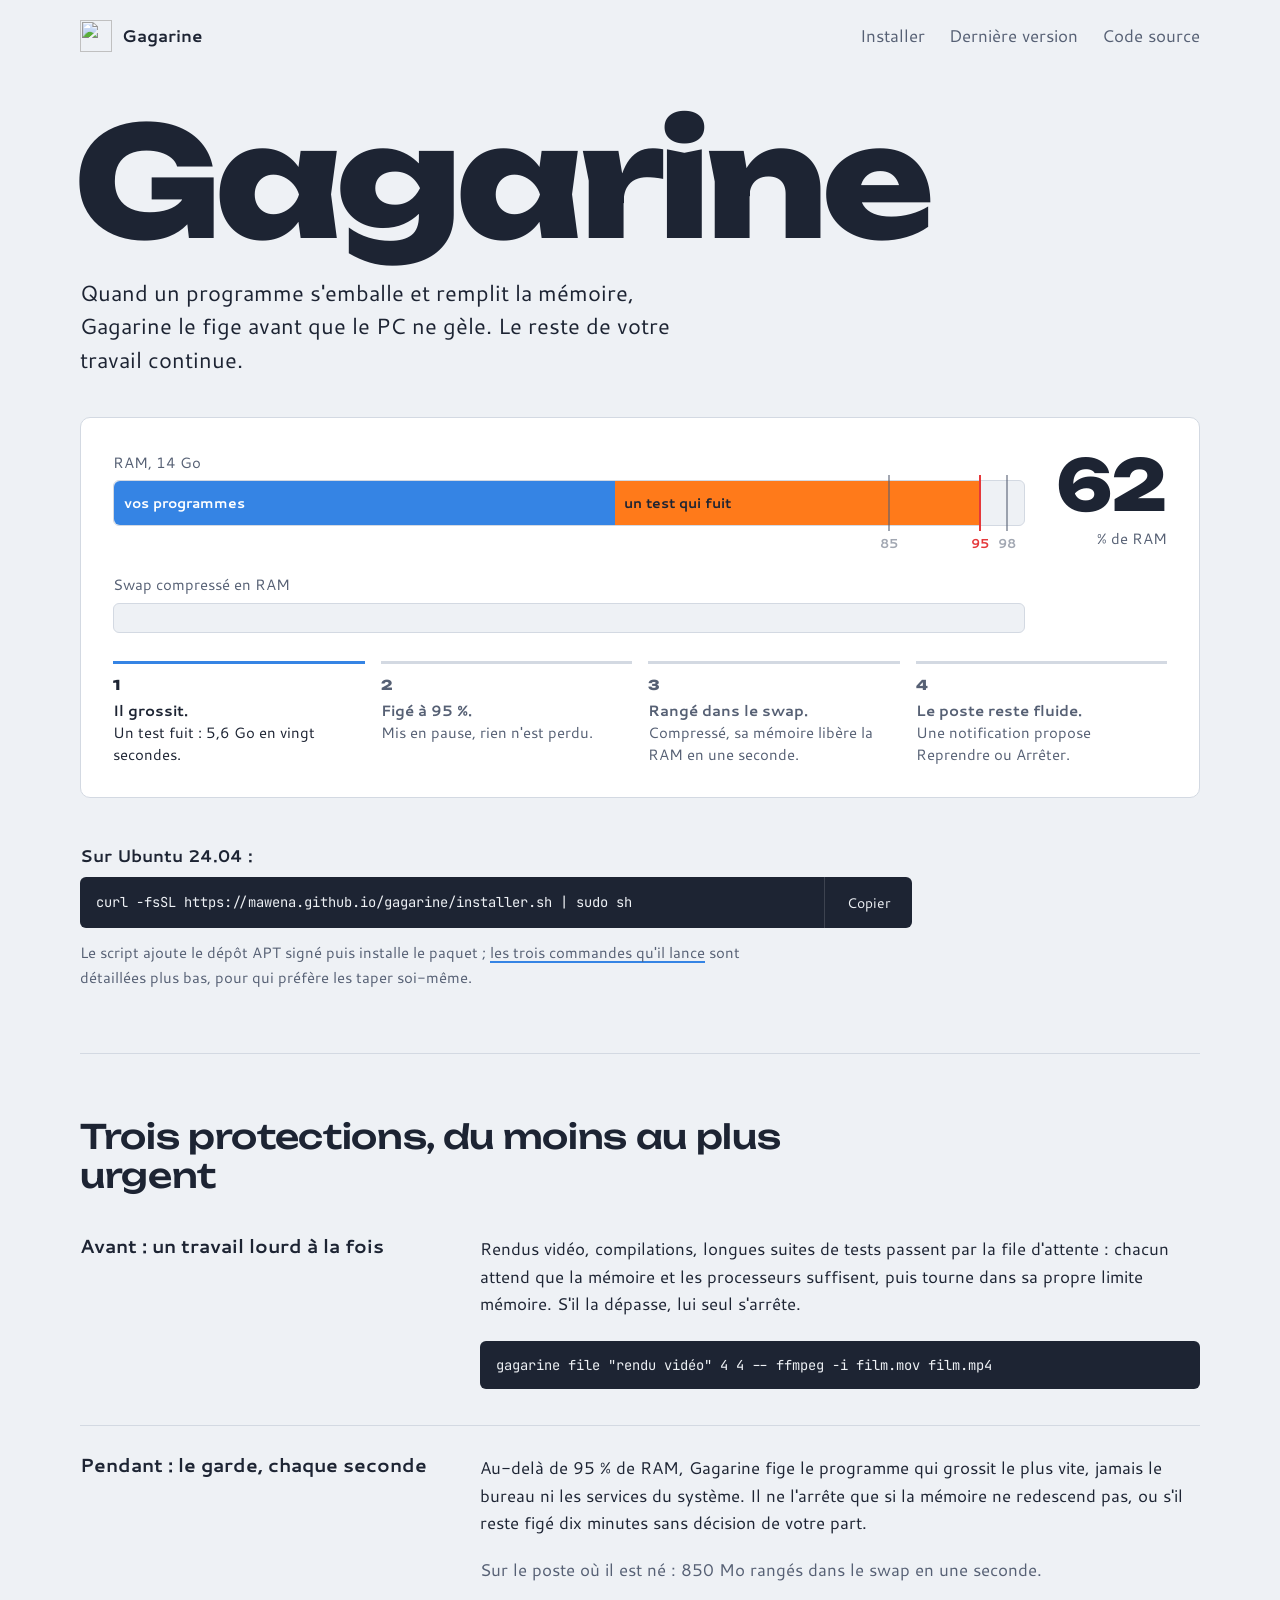
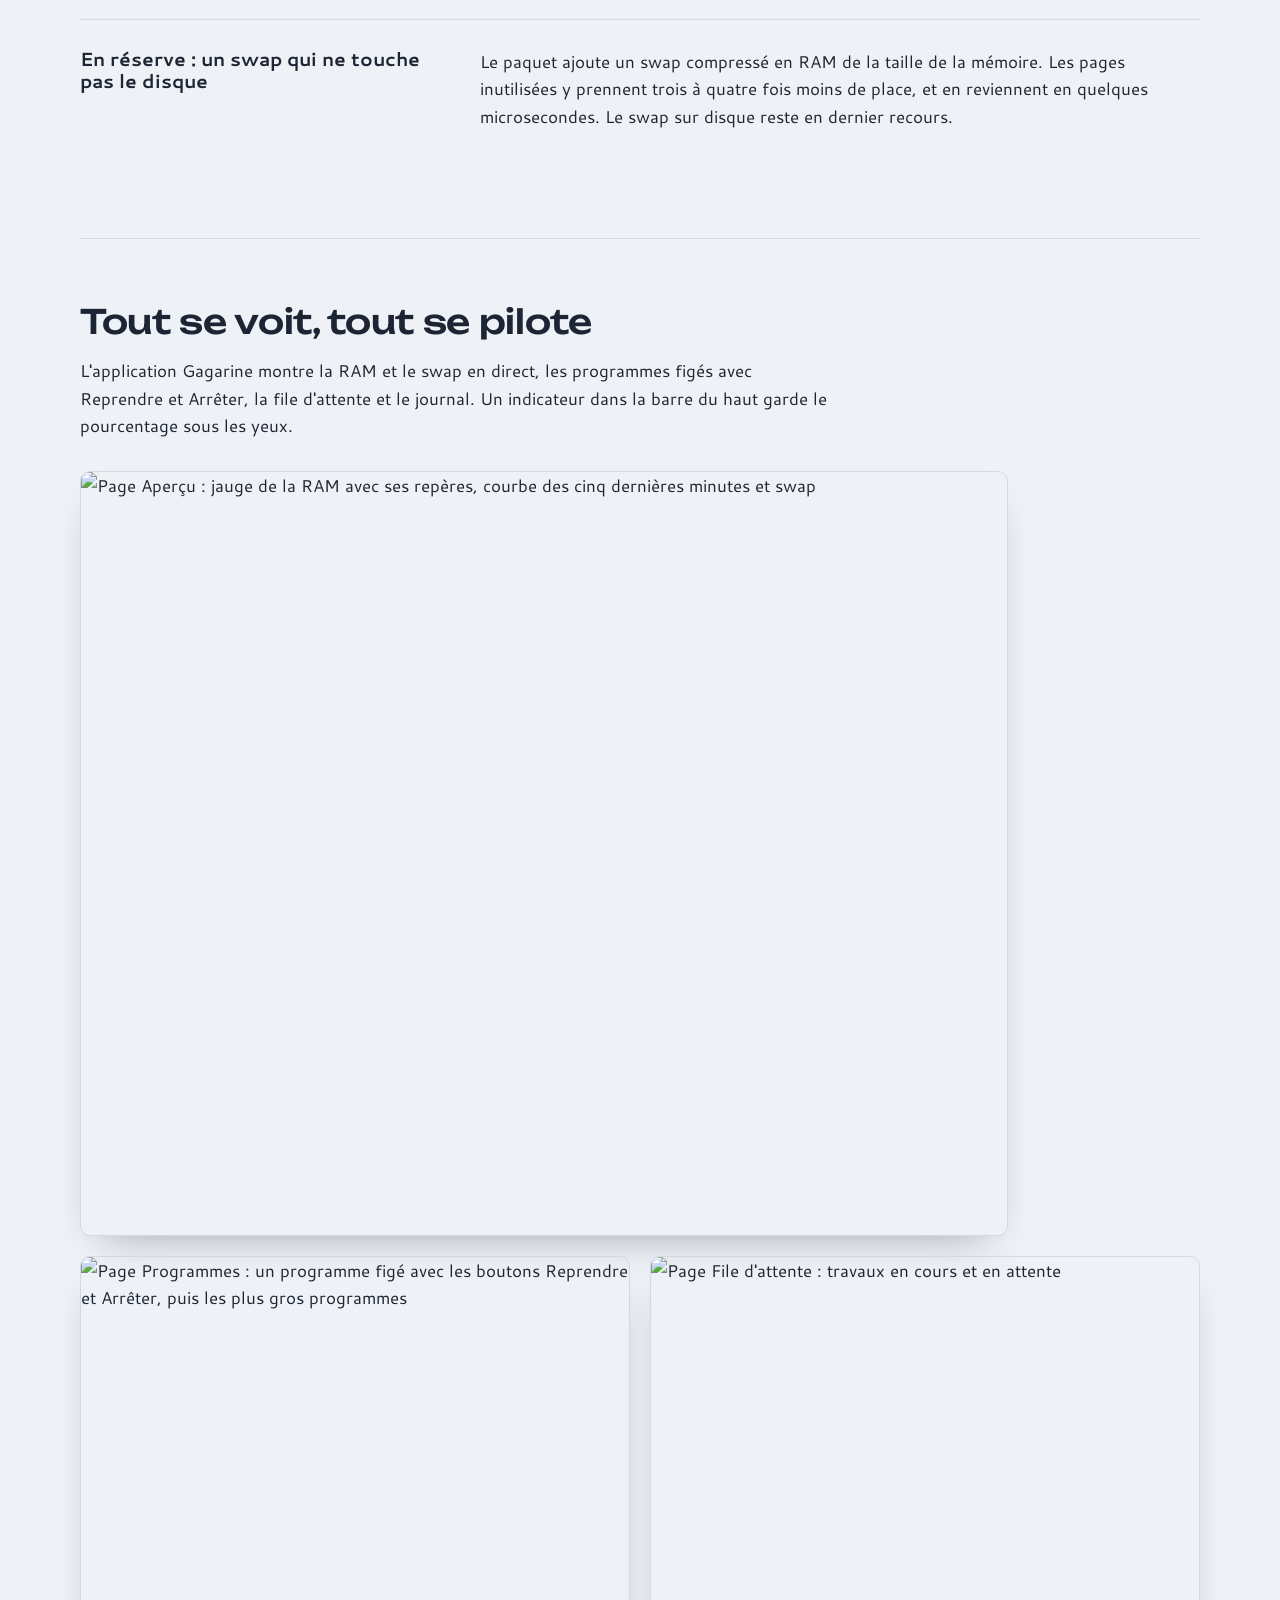
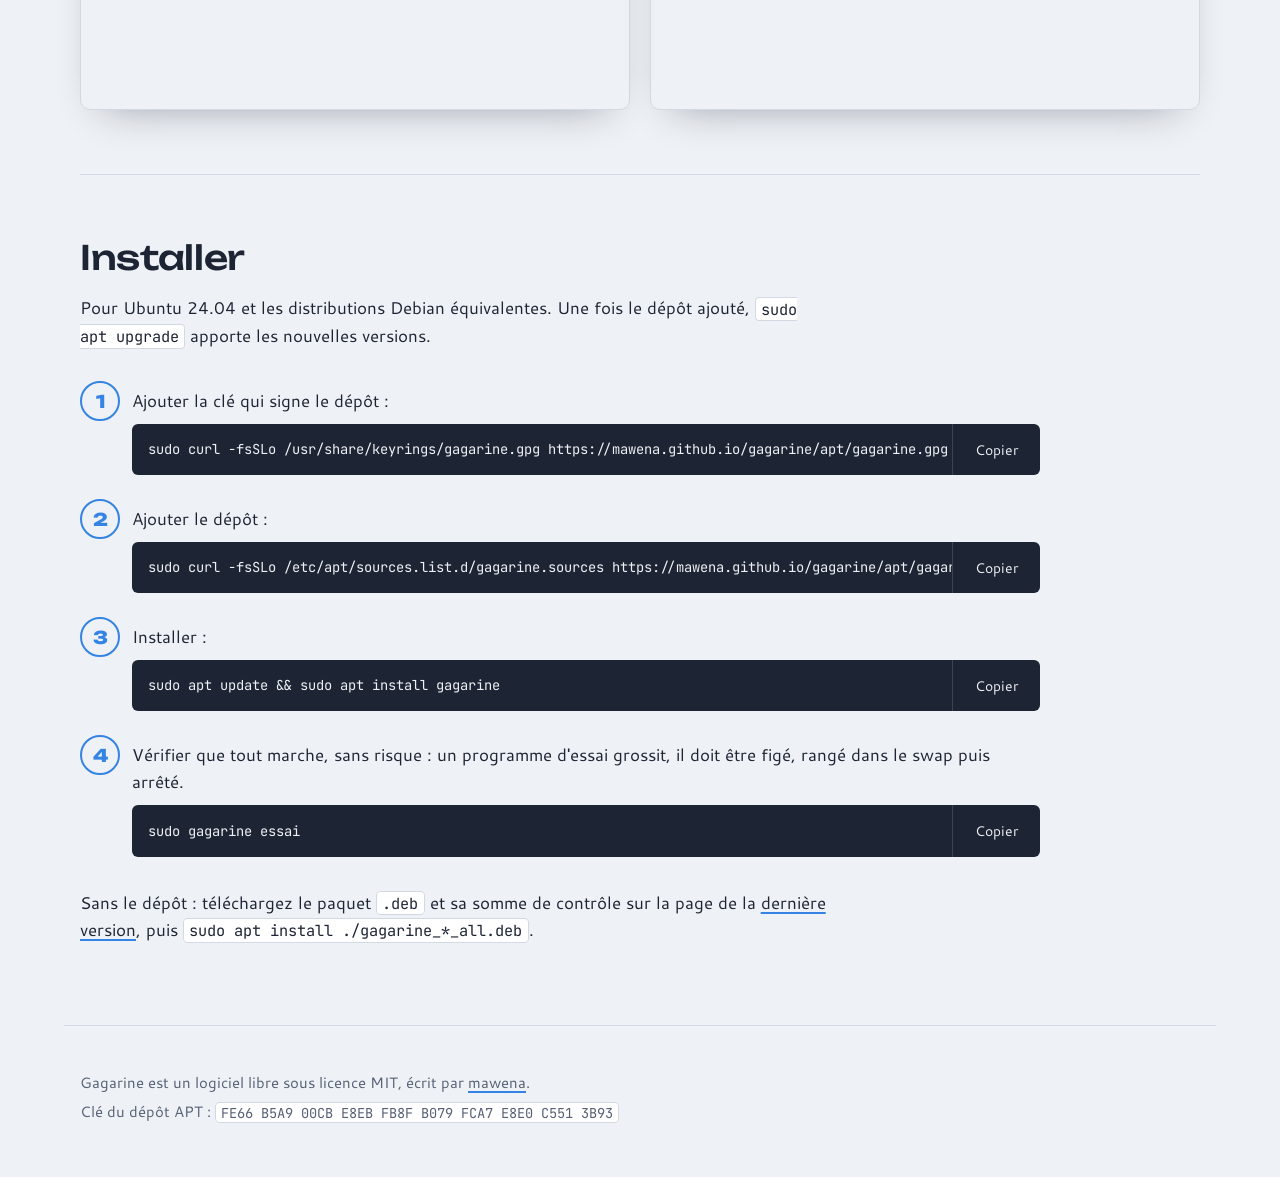
==== site/index.html @ 2b30d9b9 "feat(site): page d'accueil refaite (scène de la jauge, protections, captures, installation en trois " ====
<!doctype html>
<html lang="fr">
<head>
<meta charset="utf-8">
<meta name="viewport" content="width=device-width, initial-scale=1">
<title>Gagarine, le garde-RAM du poste Linux</title>
<meta name="description" content="Gagarine fige le programme qui remplit la mémoire avant que le PC ne gèle. File d'attente des travaux lourds, swap compressé, interface GNOME. Installation par apt sur Ubuntu.">
<meta name="theme-color" content="#eef1f5" media="(prefers-color-scheme: light)">
<meta name="theme-color" content="#141a26" media="(prefers-color-scheme: dark)">
<link rel="icon" href="icone.svg" type="image/svg+xml">
<link rel="preconnect" href="https://fonts.googleapis.com">
<link rel="preconnect" href="https://fonts.gstatic.com" crossorigin>
<link href="https://fonts.googleapis.com/css2?family=Cantarell:wght@400;700&family=JetBrains+Mono:wght@400;600&family=Unbounded:wght@500;800&display=swap" rel="stylesheet">
<link rel="stylesheet" href="style.css">
</head>
<body>

<header class="entete">
  <a class="marque" href="./"><img src="icone.svg" alt="" width="32" height="32"><span>Gagarine</span></a>
  <nav aria-label="Liens du projet">
    <a href="#installer">Installer</a>
    <a href="https://github.com/mawena/gagarine/releases/latest">Dernière version</a>
    <a href="https://github.com/mawena/gagarine">Code source</a>
  </nav>
</header>

<main>
  <section class="ouverture" aria-labelledby="titre">
    <h1 id="titre">Gagarine</h1>
    <p class="chapeau">Quand un programme s'emballe et remplit la mémoire, Gagarine le fige avant que le PC ne gèle. Le reste de votre travail continue.</p>

    <figure class="scene" aria-describedby="scene-texte">
      <div class="compteur" aria-hidden="true"><span class="compteur-valeur" id="compteur">55</span><span class="compteur-unite">% de RAM</span></div>

      <div class="piste piste-ram" aria-hidden="true">
        <div class="piste-nom">RAM, 14 Go</div>
        <div class="rail">
          <div class="seg seg-autres" style="--l: 55%"><span>vos programmes</span></div>
          <div class="seg seg-coupable" id="coupable"><span>un test qui fuit</span></div>
          <div class="seg seg-zram" id="zram-ram"></div>
          <i class="repere" style="--x: 85%"><b>85</b></i>
          <i class="repere repere-seuil" style="--x: 95%"><b>95</b></i>
          <i class="repere" style="--x: 98%"><b>98</b></i>
        </div>
      </div>

      <div class="piste piste-swap" aria-hidden="true">
        <div class="piste-nom">Swap compressé en RAM</div>
        <div class="rail rail-swap">
          <div class="seg seg-range" id="range"><span>5,6 Go rangés dans 1,6 Go</span></div>
        </div>
      </div>

      <ol class="etapes" id="etapes">
        <li data-etape="1"><strong>Il grossit.</strong> Un test fuit : 5,6 Go en vingt secondes.</li>
        <li data-etape="2"><strong>Figé à 95 %.</strong> Mis en pause, rien n'est perdu.</li>
        <li data-etape="3"><strong>Rangé dans le swap.</strong> Compressé, sa mémoire libère la RAM en une seconde.</li>
        <li data-etape="4"><strong>Le poste reste fluide.</strong> Une notification propose Reprendre ou Arrêter.</li>
      </ol>
      <figcaption id="scene-texte" class="lecteur">Illustration : la RAM monte de 55 à 95 % à cause d'un test qui fuit ; Gagarine le fige, le range dans le swap compressé, et la RAM redescend à 66 %.</figcaption>
      <button class="rejouer" id="rejouer" type="button" hidden>Rejouer</button>
    </figure>

    <div class="installation-courte">
      <p>Sur Ubuntu 24.04 :</p>
      <div class="commande">
        <pre><code id="cmd-courte">curl -fsSL https://mawena.github.io/gagarine/installer.sh | sudo sh</code></pre>
        <button type="button" class="copier" data-cible="cmd-courte">Copier</button>
      </div>
      <p class="nuance">Le script ajoute le dépôt APT signé puis installe le paquet ; <a href="#installer">les trois commandes qu'il lance</a> sont détaillées plus bas, pour qui préfère les taper soi-même.</p>
    </div>
  </section>

  <section class="protections" aria-labelledby="protections-titre">
    <h2 id="protections-titre">Trois protections, du moins au plus urgent</h2>

    <div class="protection">
      <h3>Avant : un travail lourd à la fois</h3>
      <p>Rendus vidéo, compilations, longues suites de tests passent par la file d'attente : chacun attend que la mémoire et les processeurs suffisent, puis tourne dans sa propre limite mémoire. S'il la dépasse, lui seul s'arrête.</p>
      <pre class="exemple"><code>gagarine file "rendu vidéo" 4 4 -- ffmpeg -i film.mov film.mp4</code></pre>
    </div>

    <div class="protection">
      <h3>Pendant : le garde, chaque seconde</h3>
      <p>Au-delà de 95 % de RAM, Gagarine fige le programme qui grossit le plus vite, jamais le bureau ni les services du système. Il ne l'arrête que si la mémoire ne redescend pas, ou s'il reste figé dix minutes sans décision de votre part.</p>
      <p class="fait">Sur le poste où il est né : 850 Mo rangés dans le swap en une seconde.</p>
    </div>

    <div class="protection">
      <h3>En réserve : un swap qui ne touche pas le disque</h3>
      <p>Le paquet ajoute un swap compressé en RAM de la taille de la mémoire. Les pages inutilisées y prennent trois à quatre fois moins de place, et en reviennent en quelques microsecondes. Le swap sur disque reste en dernier recours.</p>
    </div>
  </section>

  <section class="ecrans" aria-labelledby="ecrans-titre">
    <h2 id="ecrans-titre">Tout se voit, tout se pilote</h2>
    <p>L'application Gagarine montre la RAM et le swap en direct, les programmes figés avec Reprendre et Arrêter, la file d'attente et le journal. Un indicateur dans la barre du haut garde le pourcentage sous les yeux.</p>
    <div class="galerie">
      <figure class="capture capture-grande">
        <img src="captures/apercu.png" alt="Page Aperçu : jauge de la RAM avec ses repères, courbe des cinq dernières minutes et swap" width="910" height="750" loading="lazy">
      </figure>
      <figure class="capture">
        <img src="captures/programmes.png" alt="Page Programmes : un programme figé avec les boutons Reprendre et Arrêter, puis les plus gros programmes" width="910" height="750" loading="lazy">
      </figure>
      <figure class="capture">
        <img src="captures/file.png" alt="Page File d'attente : travaux en cours et en attente" width="910" height="750" loading="lazy">
      </figure>
    </div>
  </section>

  <section class="installer" id="installer" aria-labelledby="installer-titre">
    <h2 id="installer-titre">Installer</h2>
    <p>Pour Ubuntu 24.04 et les distributions Debian équivalentes. Une fois le dépôt ajouté, <code>sudo apt upgrade</code> apporte les nouvelles versions.</p>
    <ol class="pas">
      <li>
        <p>Ajouter la clé qui signe le dépôt :</p>
        <div class="commande"><pre><code id="cmd-cle">sudo curl -fsSLo /usr/share/keyrings/gagarine.gpg https://mawena.github.io/gagarine/apt/gagarine.gpg</code></pre><button type="button" class="copier" data-cible="cmd-cle">Copier</button></div>
      </li>
      <li>
        <p>Ajouter le dépôt :</p>
        <div class="commande"><pre><code id="cmd-source">sudo curl -fsSLo /etc/apt/sources.list.d/gagarine.sources https://mawena.github.io/gagarine/apt/gagarine.sources</code></pre><button type="button" class="copier" data-cible="cmd-source">Copier</button></div>
      </li>
      <li>
        <p>Installer :</p>
        <div class="commande"><pre><code id="cmd-installer">sudo apt update && sudo apt install gagarine</code></pre><button type="button" class="copier" data-cible="cmd-installer">Copier</button></div>
      </li>
      <li>
        <p>Vérifier que tout marche, sans risque : un programme d'essai grossit, il doit être figé, rangé dans le swap puis arrêté.</p>
        <div class="commande"><pre><code id="cmd-essai">sudo gagarine essai</code></pre><button type="button" class="copier" data-cible="cmd-essai">Copier</button></div>
      </li>
    </ol>
    <p>Sans le dépôt : téléchargez le paquet <code>.deb</code> et sa somme de contrôle sur la page de la <a href="https://github.com/mawena/gagarine/releases/latest">dernière version</a>, puis <code>sudo apt install ./gagarine_*_all.deb</code>.</p>
  </section>
</main>

<footer class="pied">
  <p>Gagarine est un logiciel libre sous licence MIT, écrit par <a href="https://github.com/mawena">mawena</a>.</p>
  <p>Clé du dépôt APT : <code>FE66 B5A9 00CB E8EB FB8F B079 FCA7 E8E0 C551 3B93</code></p>
</footer>

<script src="gagarine.js" defer></script>
</body>
</html>
---- site/style.css ----
/* Gagarine : page d'accueil. Couleurs reprises de l'icône (fusée, flamme) et de GNOME (bleu Adwaita). */
:root {
  --fond: #eef1f5;          /* aluminium, comme le métal de la fusée */
  --surface: #ffffff;
  --encre: #1d2433;
  --discret: #566074;
  --trait: #d3d9e2;
  --ram: #3584e4;           /* bleu de la jauge de l'application */
  --flamme: #ff7a1a;        /* le programme qui s'emballe */
  --givre: #9fd0f2;         /* figé */
  --givre-fonce: #5fa8dc;
  --seuil: #e5383b;         /* rouge de l'icône */
  --code-fond: #1d2433;
  --code-encre: #eef1f5;
  --rayon: 6px;
  --large: 72rem;
  --texte: 68ch;
  color-scheme: light dark;
}

@media (prefers-color-scheme: dark) {
  :root {
    --fond: #141a26;
    --surface: #1c2433;
    --encre: #e6eaf1;
    --discret: #9aa4b6;
    --trait: #2e3850;
    --givre: #8cc4ec;
    --givre-fonce: #4f97cc;
    --code-fond: #0f141d;
    --code-encre: #e6eaf1;
  }
}

*, *::before, *::after { box-sizing: border-box; }

html { -webkit-text-size-adjust: 100%; scroll-behavior: smooth; }
@media (prefers-reduced-motion: reduce) { html { scroll-behavior: auto; } }

body {
  margin: 0;
  background: var(--fond);
  color: var(--encre);
  font-family: Cantarell, "Noto Sans", "DejaVu Sans", system-ui, sans-serif;
  font-size: 1.0625rem;
  line-height: 1.6;
}

a { color: inherit; text-decoration-color: var(--ram); text-decoration-thickness: 2px; text-underline-offset: 3px; }
a:hover { color: var(--ram); }
:focus-visible { outline: 3px solid var(--ram); outline-offset: 3px; border-radius: 2px; }

code, pre { font-family: "JetBrains Mono", "DejaVu Sans Mono", ui-monospace, monospace; font-size: 0.9em; }
p code, li > p code { background: var(--surface); border: 1px solid var(--trait); border-radius: 4px; padding: 0.05em 0.35em; }

h1, h2, h3 { font-family: Unbounded, Cantarell, sans-serif; line-height: 1.15; margin: 0; }
h2 { font-weight: 500; font-size: clamp(1.5rem, 3.2vw, 2.1rem); letter-spacing: -0.01em; max-width: 24ch; }
h3 { font-family: Cantarell, sans-serif; font-weight: 700; font-size: 1.2rem; }

.lecteur { position: absolute; width: 1px; height: 1px; overflow: hidden; clip: rect(0 0 0 0); white-space: nowrap; }

/* ---- En-tête ---------------------------------------------------------------------------------------------------- */
.entete {
  max-width: var(--large); margin: 0 auto; padding: 1.25rem 1rem;
  display: flex; flex-wrap: wrap; gap: 0.75rem 2rem; align-items: center; justify-content: space-between;
}
.marque { display: inline-flex; align-items: center; gap: 0.6rem; text-decoration: none; font-weight: 700; }
.entete nav { display: flex; flex-wrap: wrap; gap: 0.25rem 1.5rem; }
.entete nav a { text-decoration: none; color: var(--discret); }
.entete nav a:hover { color: var(--encre); text-decoration: underline; text-decoration-color: var(--ram); }

main { max-width: var(--large); margin: 0 auto; padding: 0 1rem; }

/* ---- Ouverture : le nom, puis la scène de la jauge --------------------------------------------------------------- */
.ouverture { padding: 2.5rem 0 4rem; }
h1 {
  font-weight: 800;
  font-size: clamp(3.4rem, 13vw, 9.5rem);
  letter-spacing: -0.035em;
  line-height: 0.92;
  margin-left: -0.04em;
}
.chapeau { font-size: clamp(1.15rem, 2.2vw, 1.4rem); line-height: 1.5; max-width: 46ch; margin: 1.5rem 0 2.5rem; }

.scene {
  margin: 0;
  background: var(--surface);
  border: 1px solid var(--trait);
  border-radius: 10px;
  padding: clamp(1rem, 3vw, 2rem);
  display: grid;
  grid-template-columns: 1fr auto;
  grid-template-areas: "ram compteur" "swap compteur" "etapes etapes";
  gap: 1.25rem 2rem;
  position: relative;
}
.piste-ram { grid-area: ram; }
.piste-swap { grid-area: swap; }
.etapes { grid-area: etapes; }
.compteur { grid-area: compteur; align-self: start; text-align: right; font-family: Unbounded, sans-serif; }
.compteur-valeur { display: block; font-size: clamp(2.6rem, 7vw, 4.4rem); font-weight: 800; line-height: 1; font-variant-numeric: tabular-nums; }
.compteur-unite { display: block; color: var(--discret); font-family: Cantarell, sans-serif; font-size: 0.95rem; margin-top: 0.35rem; }
.scene.alerte .compteur-valeur { color: var(--seuil); }

.piste-nom { font-size: 0.95rem; color: var(--discret); margin-bottom: 0.4rem; }
.rail {
  position: relative; height: 46px;
  background: var(--fond); border: 1px solid var(--trait); border-radius: var(--rayon);
  margin-bottom: 1.6rem;             /* place pour les chiffres des repères */
}
.rail-swap { height: 30px; margin-bottom: 0; }

.seg {
  position: absolute; top: 0; bottom: 0; left: var(--d, 0%); width: var(--l, 0%);
  display: flex; align-items: center; overflow: hidden; white-space: nowrap;
  font-size: 0.85rem; font-weight: 700;
}
.seg span { padding: 0 0.6rem; }
.seg-autres { --d: 0%; background: var(--ram); color: #fff; border-radius: var(--rayon) 0 0 var(--rayon); }
.seg-coupable {
  --d: 55%; background: var(--flamme); color: #1d2433;
  transition: width 2.8s cubic-bezier(.55, 0, .9, .45), background-color .25s;
}
.seg-coupable.fige {
  background: repeating-linear-gradient(-45deg, var(--givre) 0 8px, #d8eefb 8px 16px);
  transition: width .9s ease-in-out, background-color .25s;
}
.seg-zram { --d: 55%; background: var(--givre-fonce); transition: width .9s ease-in-out; }
.seg-range {
  --d: 0%; background: repeating-linear-gradient(-45deg, var(--givre) 0 8px, #d8eefb 8px 16px); color: #1d2433;
  border-radius: var(--rayon) 0 0 var(--rayon); transition: width .9s ease-in-out;
}

.repere {
  position: absolute; top: -6px; bottom: -6px; left: var(--x); width: 2px; background: var(--discret); opacity: .55;
  font-style: normal;
}
.repere b {
  position: absolute; top: calc(100% + 2px); left: 50%; transform: translateX(-50%);
  font-size: 0.8rem; font-weight: 700; color: var(--discret); font-variant-numeric: tabular-nums;
}
.repere-seuil { background: var(--seuil); opacity: 1; }
.repere-seuil b { color: var(--seuil); }

.etapes {
  list-style: none; margin: 0.5rem 0 0; padding: 0;
  display: grid; grid-template-columns: repeat(4, minmax(0, 1fr)); gap: 1rem;
  counter-reset: etape;
}
.etapes li {
  counter-increment: etape;
  border-top: 3px solid var(--trait);
  padding-top: 0.7rem;
  color: var(--discret);
  font-size: 0.95rem;
  line-height: 1.45;
  transition: color .3s, border-color .3s;
}
.etapes li::before {
  content: counter(etape);
  font-family: Unbounded, sans-serif; font-weight: 800; font-size: 0.85rem;
  display: block; margin-bottom: 0.25rem;
}
.etapes strong { display: block; color: inherit; }
.etapes li.fait { color: var(--encre); border-color: var(--givre-fonce); }
.etapes li.actif { color: var(--encre); border-color: var(--ram); }
.etapes li[data-etape="2"].actif { border-color: var(--seuil); }

.rejouer {
  position: absolute; right: clamp(1rem, 3vw, 2rem); bottom: -1.1rem;
  font: inherit; font-size: 0.9rem; cursor: pointer;
  background: var(--surface); color: var(--encre); border: 1px solid var(--trait); border-radius: 999px;
  padding: 0.35rem 1rem;
}
.rejouer:hover { border-color: var(--ram); }

/* ---- Commandes ---------------------------------------------------------------------------------------------------- */
.installation-courte { margin-top: 2.75rem; max-width: 52rem; }
.installation-courte > p:first-child { margin: 0 0 0.5rem; font-weight: 700; }
.nuance { color: var(--discret); max-width: var(--texte); margin: 0.75rem 0 0; font-size: 0.95rem; }

.commande {
  display: flex; align-items: stretch;
  background: var(--code-fond); color: var(--code-encre);
  border-radius: var(--rayon); overflow: hidden;
}
.commande pre { margin: 0; padding: 0.85rem 1rem; overflow-x: auto; flex: 1; min-width: 0; }
.commande pre code { white-space: pre; }
.copier {
  flex: none; font: inherit; font-size: 0.85rem; cursor: pointer;
  background: transparent; color: var(--code-encre);
  border: 0; border-left: 1px solid rgba(255, 255, 255, .14);
  padding: 0 1rem; min-width: 5.5rem;
}
.copier:hover { background: rgba(255, 255, 255, .08); }
.copier.copie { color: var(--givre); }

/* ---- Protections -------------------------------------------------------------------------------------------------- */
section + section { border-top: 1px solid var(--trait); }
.protections, .ecrans, .installer { padding: 4rem 0; }

.protections h2 { margin-bottom: 2.5rem; }
.protection {
  display: grid; grid-template-columns: minmax(12rem, 22rem) minmax(0, 1fr);
  gap: 0.5rem 3rem; padding: 1.75rem 0; border-top: 1px solid var(--trait);
}
.protection:first-of-type { border-top: 0; padding-top: 0; }
.protection h3 { grid-row: span 3; }
.protection p { margin: 0; max-width: var(--texte); }
.protection .fait { color: var(--discret); margin-top: 0.75rem; }
.exemple {
  margin: 1rem 0 0; padding: 0.75rem 1rem; overflow-x: auto;
  background: var(--code-fond); color: var(--code-encre); border-radius: var(--rayon);
}

/* ---- Écrans -------------------------------------------------------------------------------------------------------- */
.ecrans > p { max-width: var(--texte); margin: 1rem 0 2rem; }
.galerie { display: grid; grid-template-columns: 1fr 1fr; gap: 1.25rem; }
.capture { margin: 0; }
.capture img {
  display: block; width: 100%; height: auto;
  border-radius: 10px; border: 1px solid var(--trait);
  box-shadow: 0 18px 40px -24px rgba(20, 30, 50, .45);
}
.capture-grande { grid-column: 1 / -1; max-width: 58rem; }

/* ---- Installer ----------------------------------------------------------------------------------------------------- */
.installer > p { max-width: var(--texte); }
.pas { margin: 2rem 0; padding: 0; list-style: none; counter-reset: pas; max-width: 60rem; }
.pas li { counter-increment: pas; display: grid; grid-template-columns: 2.5rem minmax(0, 1fr); column-gap: 0.75rem; margin-bottom: 1.5rem; }
.pas li::before {
  content: counter(pas);
  grid-row: span 2;
  font-family: Unbounded, sans-serif; font-weight: 800; font-size: 1.1rem;
  width: 2.5rem; height: 2.5rem; border-radius: 50%;
  display: grid; place-items: center;
  border: 2px solid var(--ram); color: var(--ram);
}
.pas p { margin: 0.35rem 0 0.6rem; }

/* ---- Pied ---------------------------------------------------------------------------------------------------------- */
.pied {
  max-width: var(--large); margin: 0 auto; padding: 2.5rem 1rem 3rem;
  border-top: 1px solid var(--trait); color: var(--discret); font-size: 0.95rem;
}
.pied p { margin: 0.3rem 0; }
.pied code { overflow-wrap: anywhere; }

/* ---- Petits écrans ------------------------------------------------------------------------------------------------ */
@media (max-width: 760px) {
  .scene { grid-template-columns: 1fr; grid-template-areas: "compteur" "ram" "swap" "etapes"; }
  .compteur { text-align: left; display: flex; align-items: baseline; gap: 0.6rem; }
  .compteur-unite { margin: 0; }
  .etapes { grid-template-columns: 1fr 1fr; }
  .seg span { display: none; }
  .protection { grid-template-columns: 1fr; }
  .protection h3 { grid-row: auto; }
  .galerie { grid-template-columns: 1fr; }
  .copier { min-width: 4.5rem; padding: 0 0.75rem; }
}
@media (max-width: 420px) {
  .etapes { grid-template-columns: 1fr; }
}
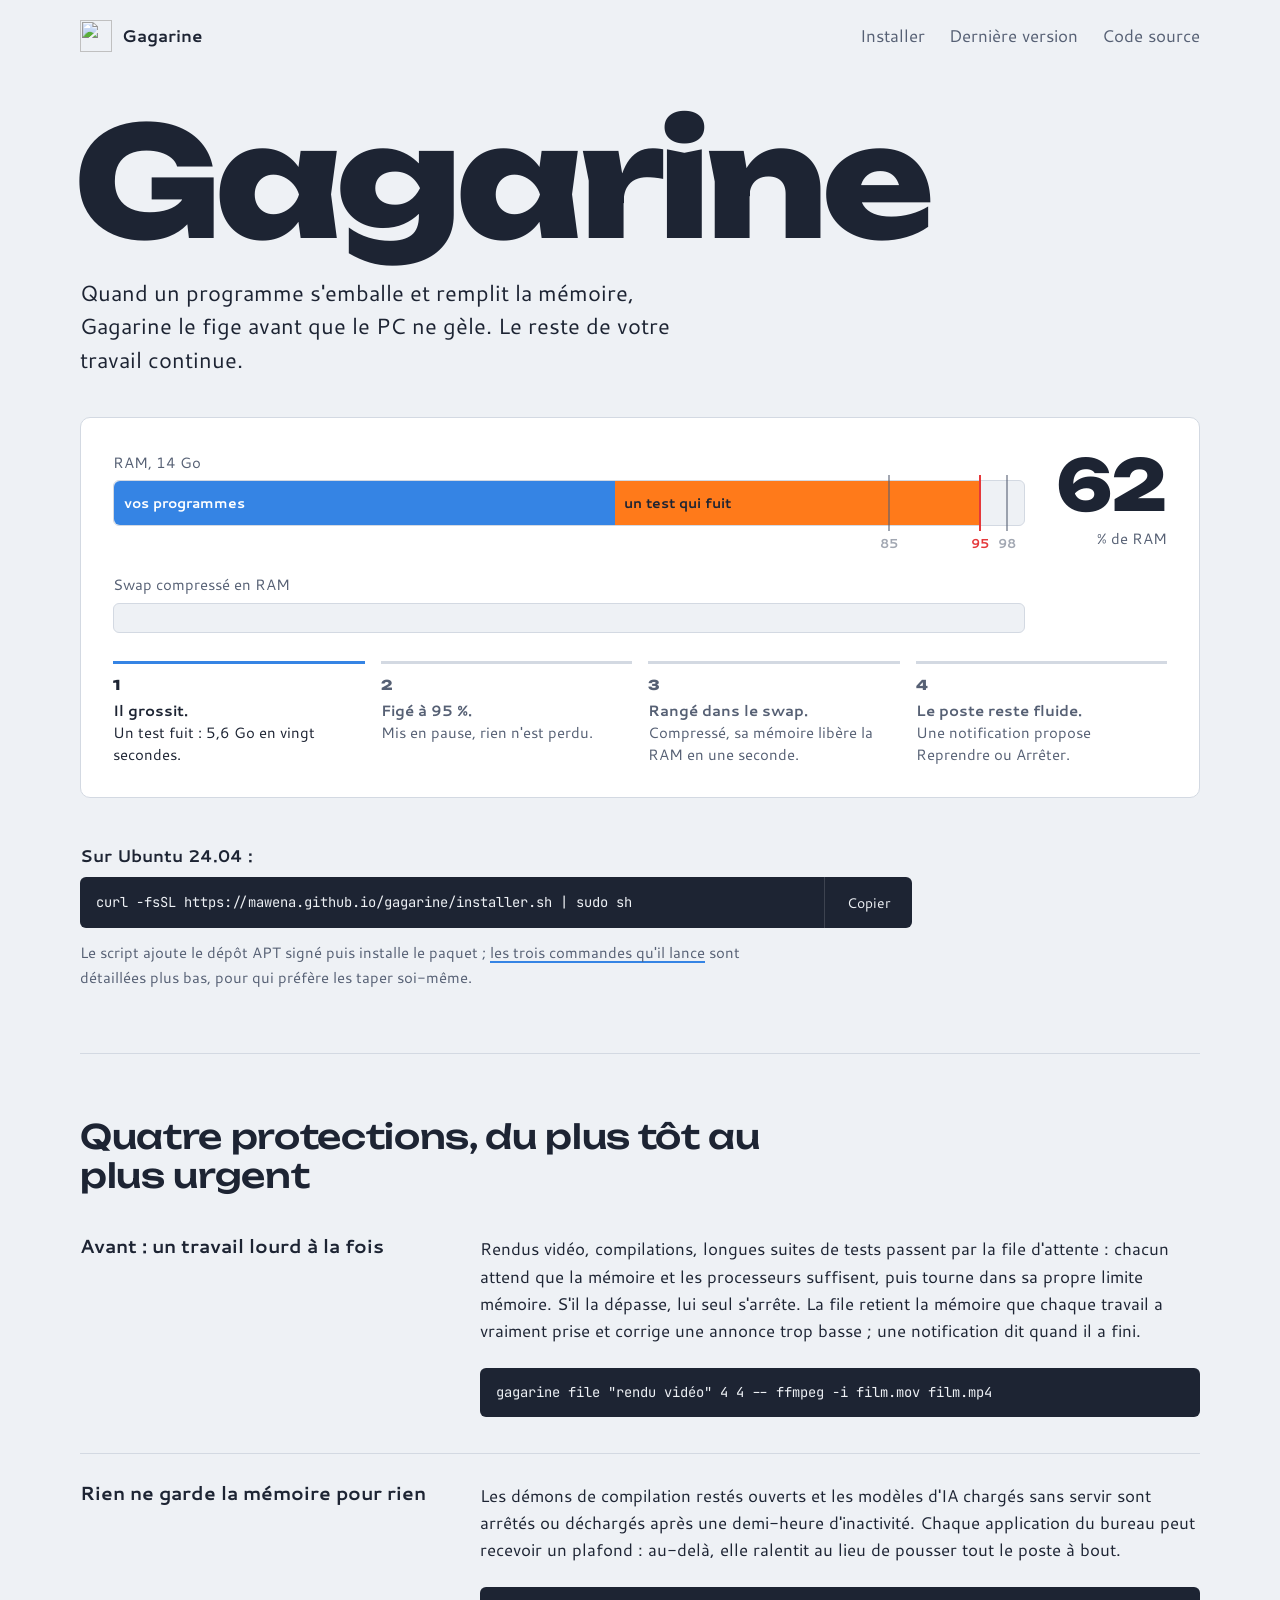
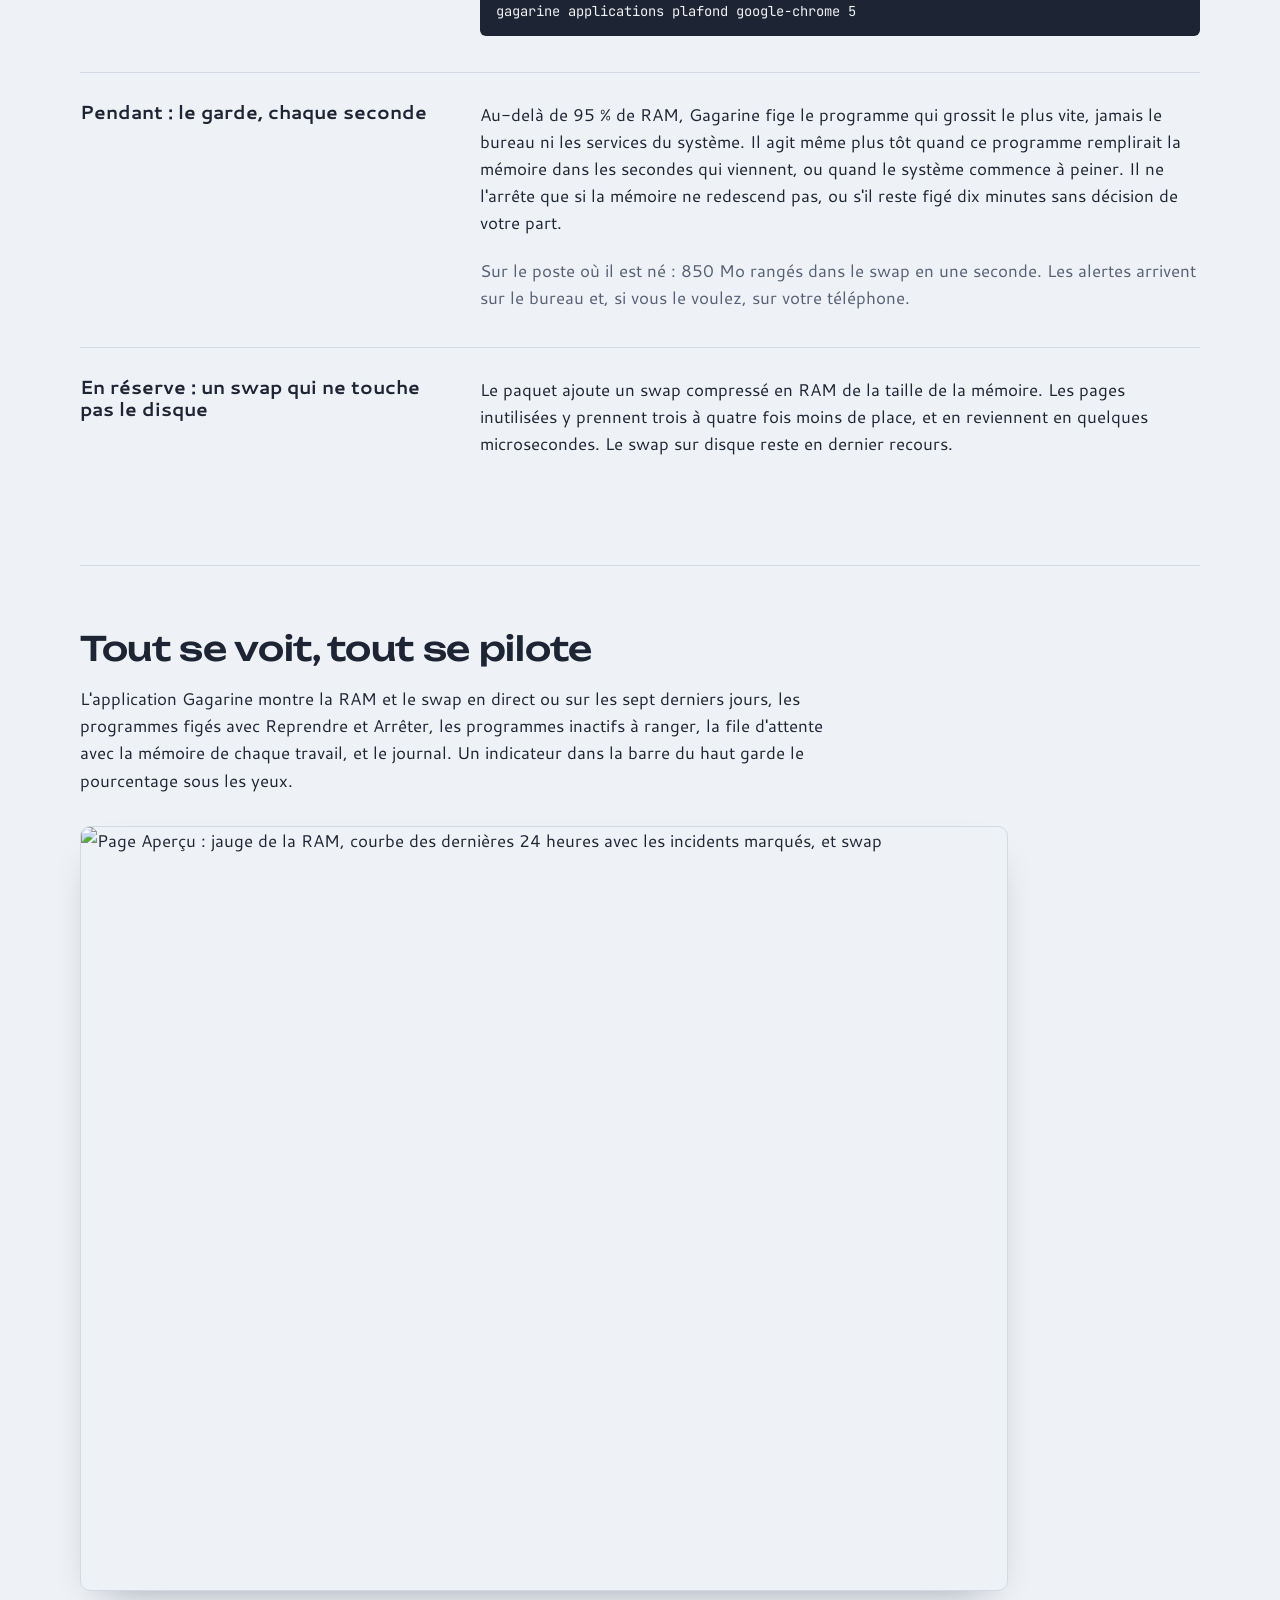
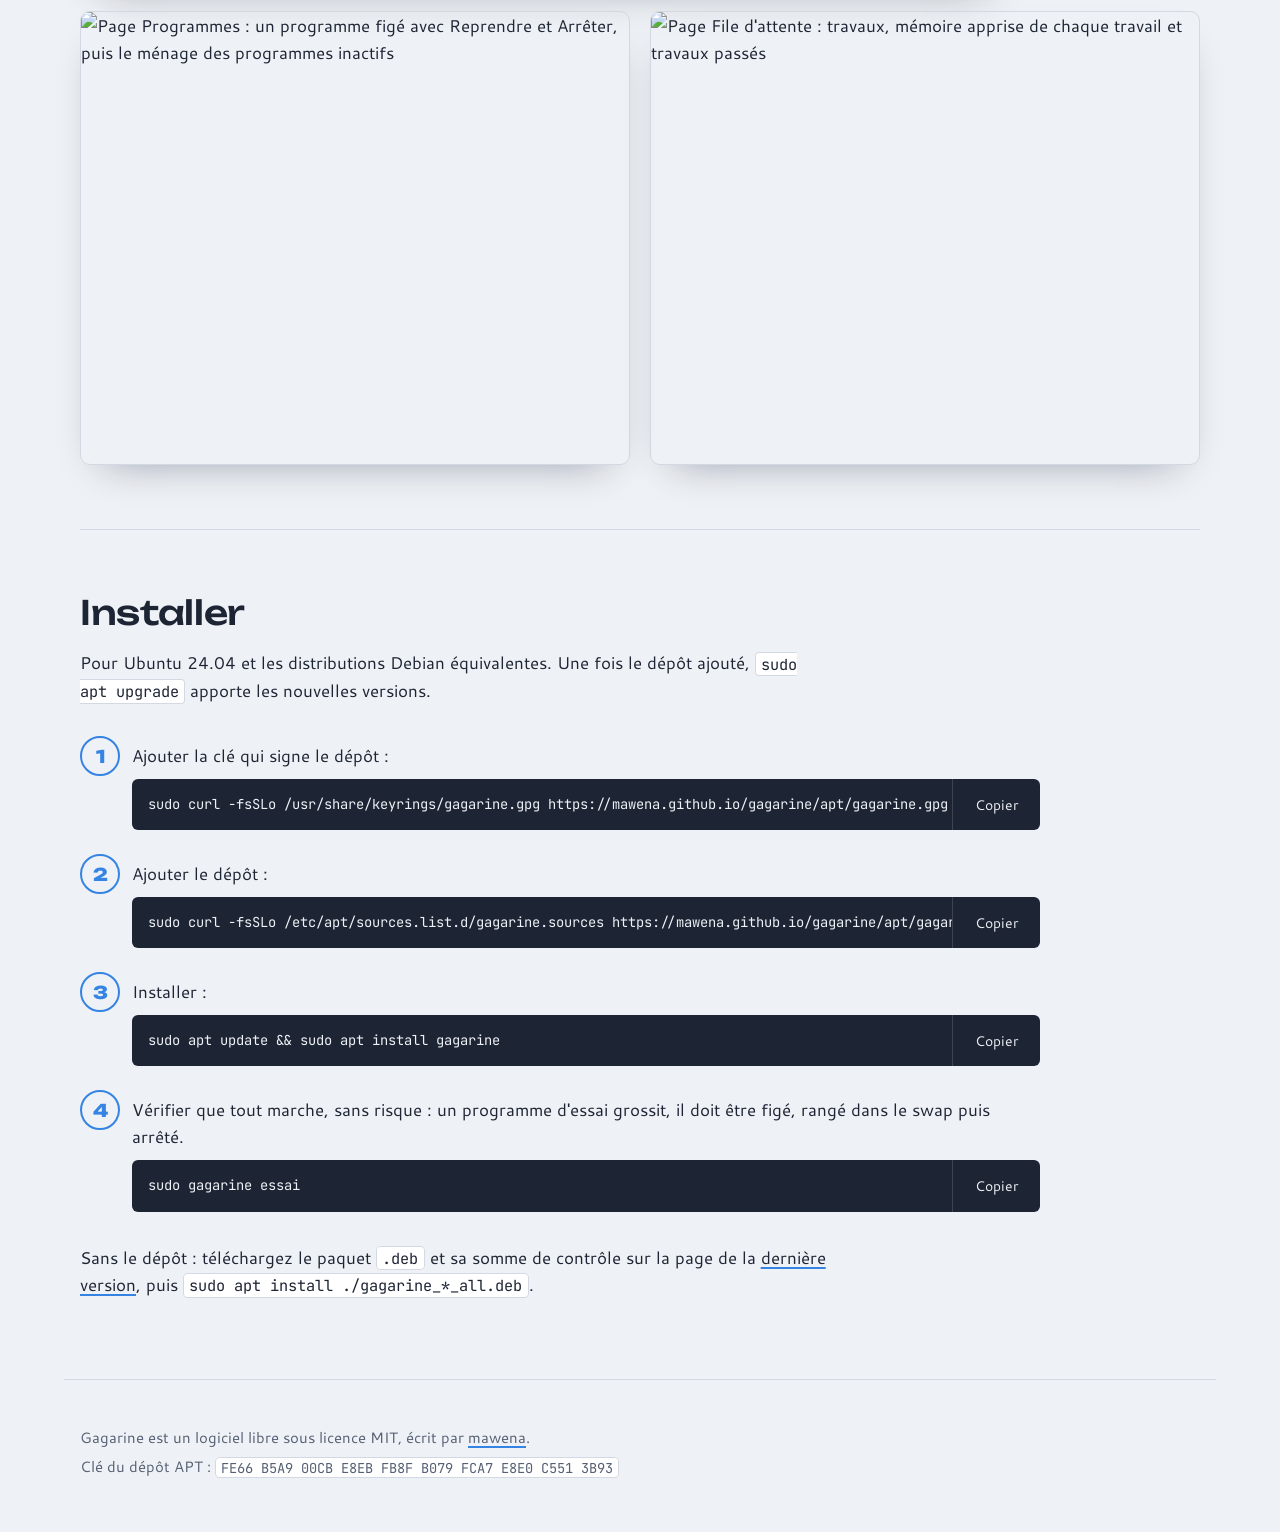
==== commit 5d80d35b: "Merge branch 'feature/documentation-1.2.0' into develop" ====
--- a/site/index.html
+++ b/site/index.html
@@ -72,18 +72,24 @@
   </section>
 
   <section class="protections" aria-labelledby="protections-titre">
-    <h2 id="protections-titre">Trois protections, du moins au plus urgent</h2>
+    <h2 id="protections-titre">Quatre protections, du plus tôt au plus urgent</h2>
 
     <div class="protection">
       <h3>Avant : un travail lourd à la fois</h3>
-      <p>Rendus vidéo, compilations, longues suites de tests passent par la file d'attente : chacun attend que la mémoire et les processeurs suffisent, puis tourne dans sa propre limite mémoire. S'il la dépasse, lui seul s'arrête.</p>
+      <p>Rendus vidéo, compilations, longues suites de tests passent par la file d'attente : chacun attend que la mémoire et les processeurs suffisent, puis tourne dans sa propre limite mémoire. S'il la dépasse, lui seul s'arrête. La file retient la mémoire que chaque travail a vraiment prise et corrige une annonce trop basse ; une notification dit quand il a fini.</p>
       <pre class="exemple"><code>gagarine file "rendu vidéo" 4 4 -- ffmpeg -i film.mov film.mp4</code></pre>
     </div>
 
     <div class="protection">
+      <h3>Rien ne garde la mémoire pour rien</h3>
+      <p>Les démons de compilation restés ouverts et les modèles d'IA chargés sans servir sont arrêtés ou déchargés après une demi-heure d'inactivité. Chaque application du bureau peut recevoir un plafond : au-delà, elle ralentit au lieu de pousser tout le poste à bout.</p>
+      <pre class="exemple"><code>gagarine applications plafond google-chrome 5</code></pre>
+    </div>
+
+    <div class="protection">
       <h3>Pendant : le garde, chaque seconde</h3>
-      <p>Au-delà de 95 % de RAM, Gagarine fige le programme qui grossit le plus vite, jamais le bureau ni les services du système. Il ne l'arrête que si la mémoire ne redescend pas, ou s'il reste figé dix minutes sans décision de votre part.</p>
-      <p class="fait">Sur le poste où il est né : 850 Mo rangés dans le swap en une seconde.</p>
+      <p>Au-delà de 95 % de RAM, Gagarine fige le programme qui grossit le plus vite, jamais le bureau ni les services du système. Il agit même plus tôt quand ce programme remplirait la mémoire dans les secondes qui viennent, ou quand le système commence à peiner. Il ne l'arrête que si la mémoire ne redescend pas, ou s'il reste figé dix minutes sans décision de votre part.</p>
+      <p class="fait">Sur le poste où il est né : 850 Mo rangés dans le swap en une seconde. Les alertes arrivent sur le bureau et, si vous le voulez, sur votre téléphone.</p>
     </div>
 
     <div class="protection">
@@ -94,16 +100,16 @@
 
   <section class="ecrans" aria-labelledby="ecrans-titre">
     <h2 id="ecrans-titre">Tout se voit, tout se pilote</h2>
-    <p>L'application Gagarine montre la RAM et le swap en direct, les programmes figés avec Reprendre et Arrêter, la file d'attente et le journal. Un indicateur dans la barre du haut garde le pourcentage sous les yeux.</p>
+    <p>L'application Gagarine montre la RAM et le swap en direct ou sur les sept derniers jours, les programmes figés avec Reprendre et Arrêter, les programmes inactifs à ranger, la file d'attente avec la mémoire de chaque travail, et le journal. Un indicateur dans la barre du haut garde le pourcentage sous les yeux.</p>
     <div class="galerie">
       <figure class="capture capture-grande">
-        <img src="captures/apercu.png" alt="Page Aperçu : jauge de la RAM avec ses repères, courbe des cinq dernières minutes et swap" width="910" height="750" loading="lazy">
+        <img src="captures/apercu-24h.png" alt="Page Aperçu : jauge de la RAM, courbe des dernières 24 heures avec les incidents marqués, et swap" width="910" height="750" loading="lazy">
       </figure>
       <figure class="capture">
-        <img src="captures/programmes.png" alt="Page Programmes : un programme figé avec les boutons Reprendre et Arrêter, puis les plus gros programmes" width="910" height="750" loading="lazy">
+        <img src="captures/programmes-menage.png" alt="Page Programmes : un programme figé avec Reprendre et Arrêter, puis le ménage des programmes inactifs" width="910" height="750" loading="lazy">
       </figure>
       <figure class="capture">
-        <img src="captures/file.png" alt="Page File d'attente : travaux en cours et en attente" width="910" height="750" loading="lazy">
+        <img src="captures/file-historique.png" alt="Page File d'attente : travaux, mémoire apprise de chaque travail et travaux passés" width="910" height="750" loading="lazy">
       </figure>
     </div>
   </section>
--- a/site/style.css
+++ b/site/style.css
@@ -253,6 +253,7 @@
   .compteur-unite { margin: 0; }
   .etapes { grid-template-columns: 1fr 1fr; }
   .seg span { display: none; }
+  .repere:not(.repere-seuil):last-of-type b { display: none; }   /* 98 se lirait collé à 95 : le trait suffit */
   .protection { grid-template-columns: 1fr; }
   .protection h3 { grid-row: auto; }
   .galerie { grid-template-columns: 1fr; }
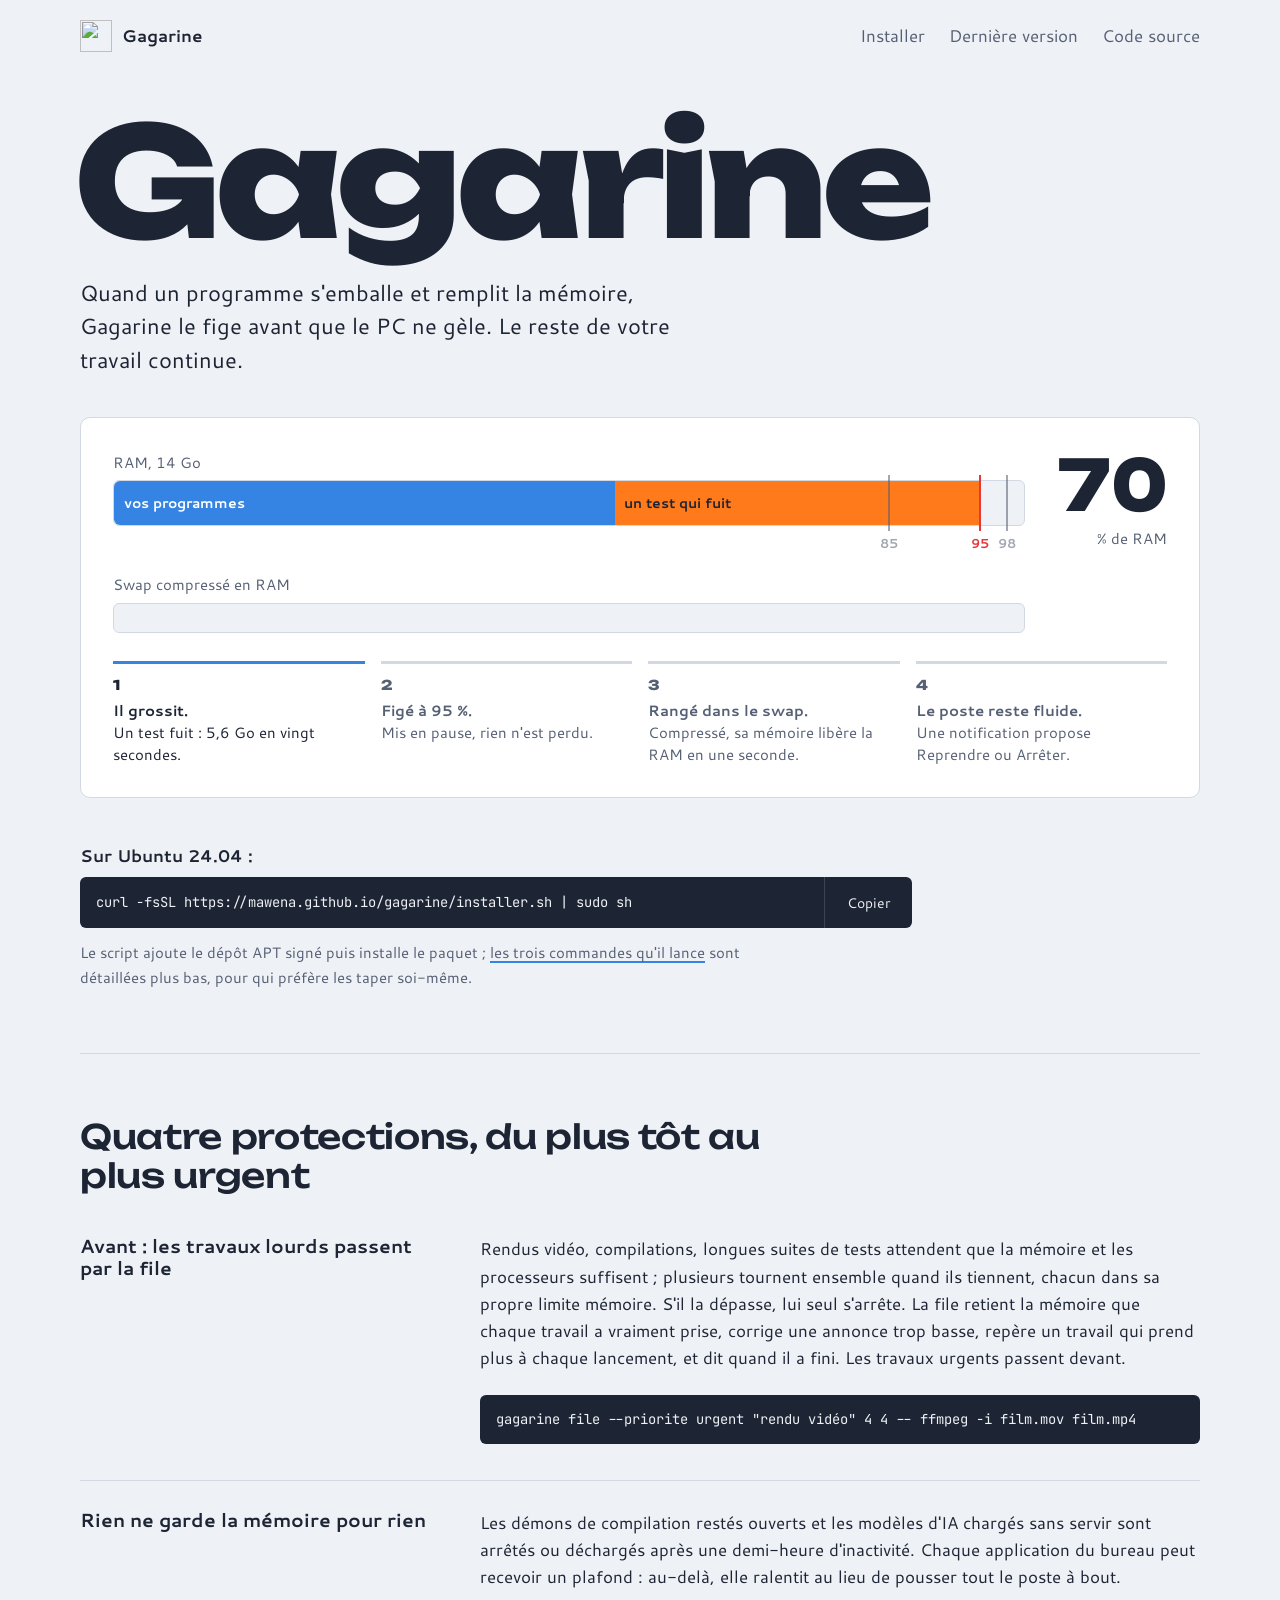
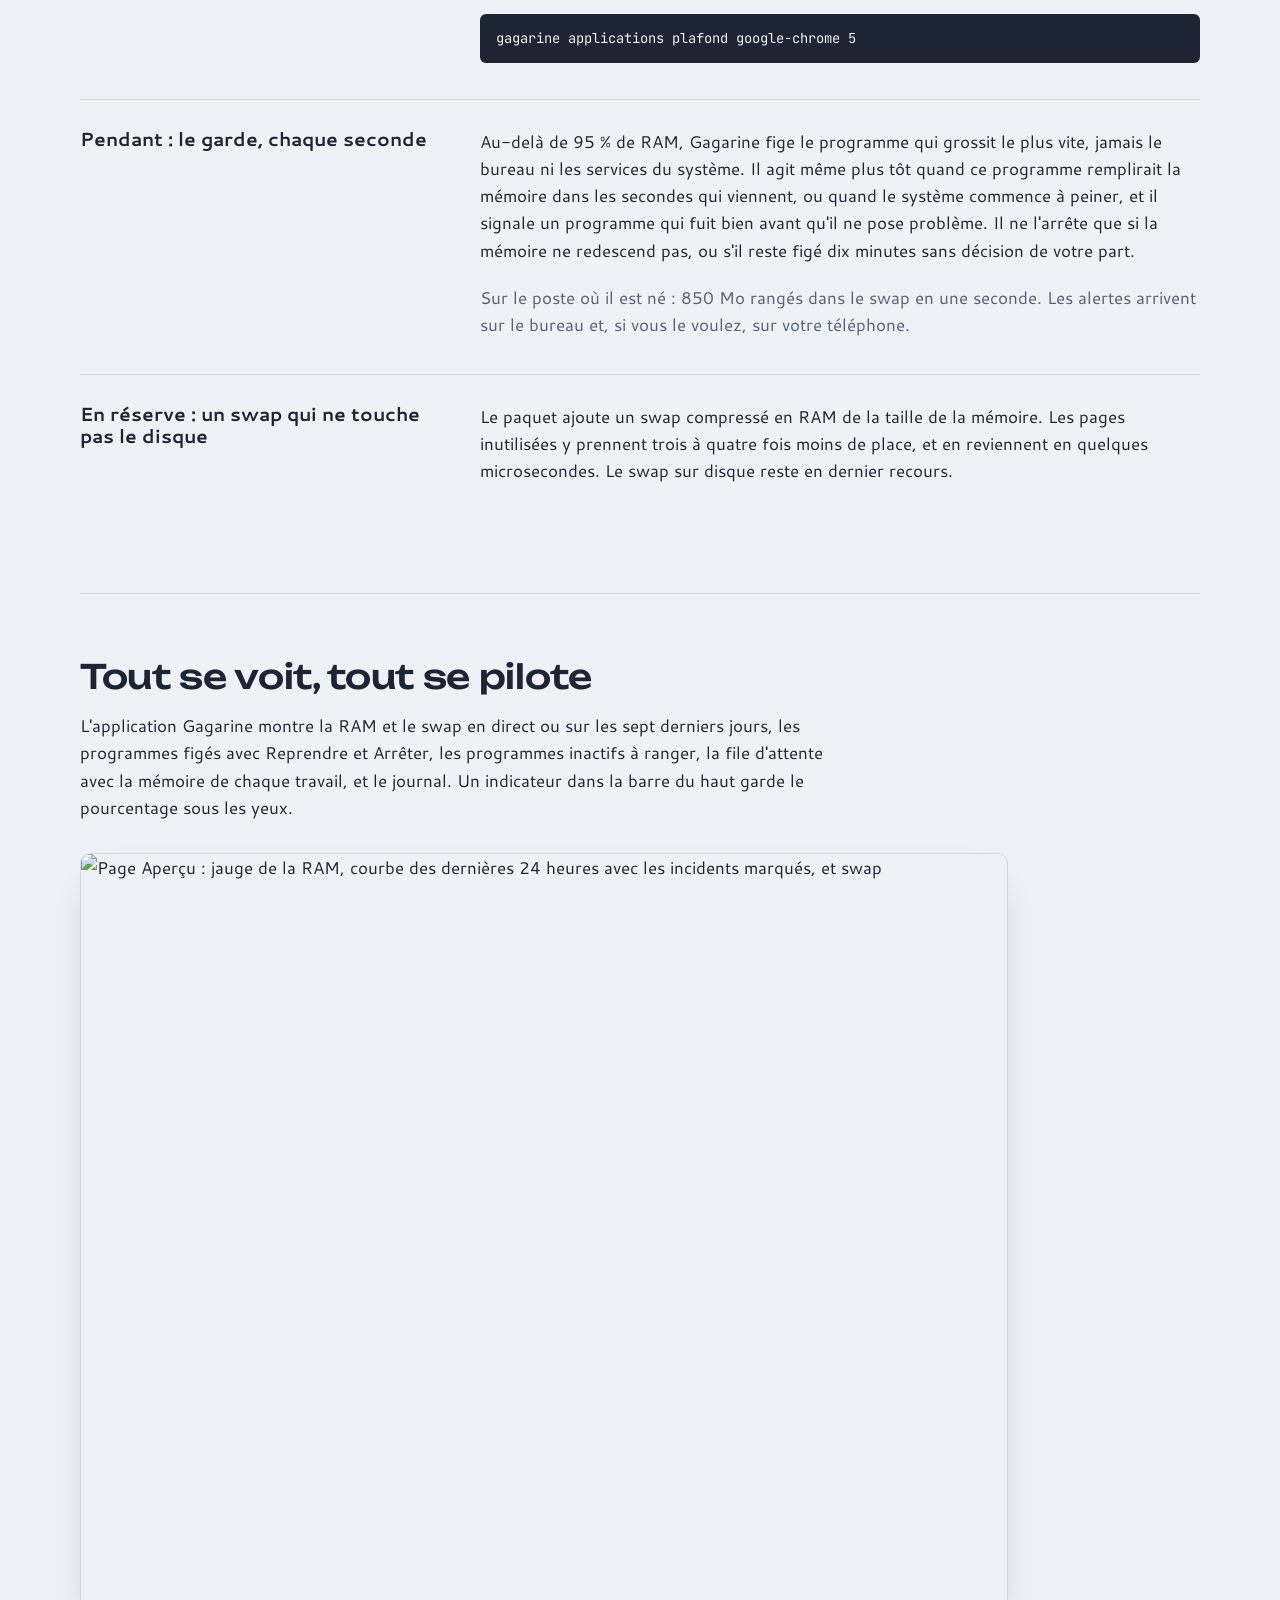
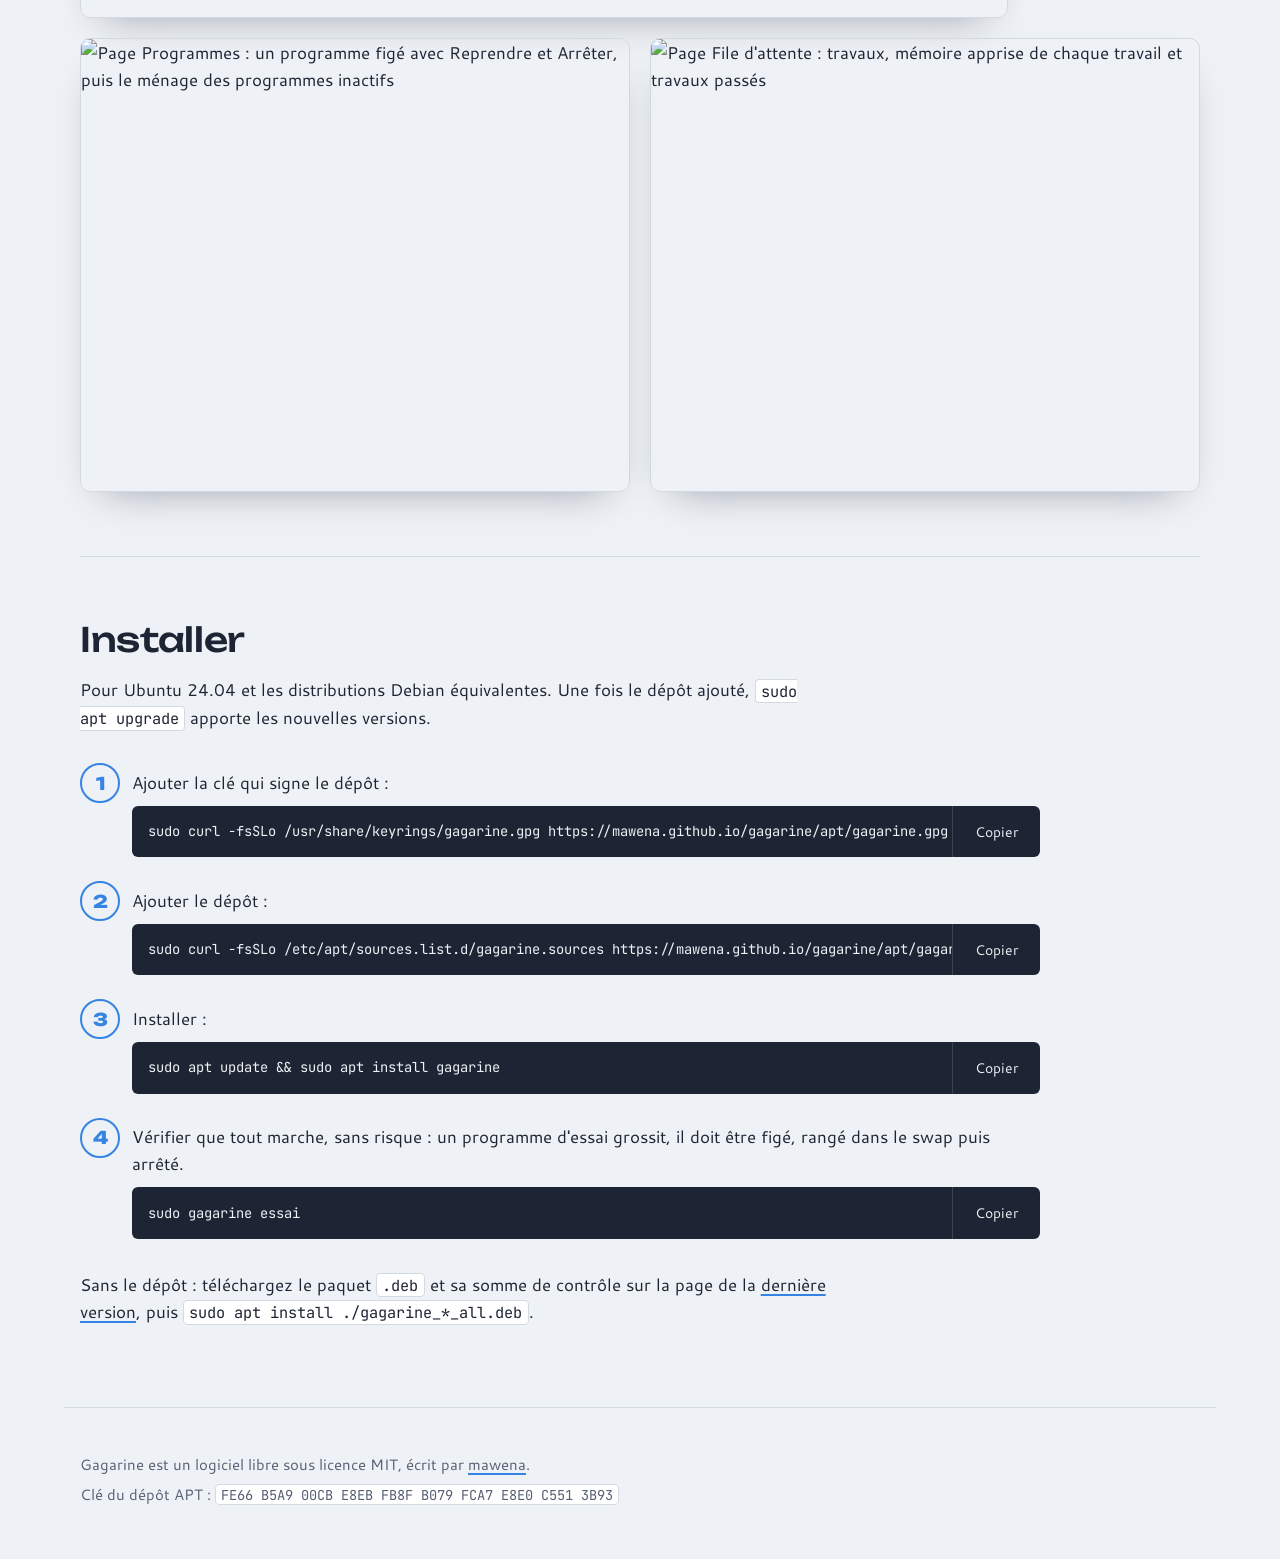
==== commit b89da99e: "docs(site): file en parallèle, priorités et fuites" ====
--- a/site/index.html
+++ b/site/index.html
@@ -75,9 +75,9 @@
     <h2 id="protections-titre">Quatre protections, du plus tôt au plus urgent</h2>
 
     <div class="protection">
-      <h3>Avant : un travail lourd à la fois</h3>
-      <p>Rendus vidéo, compilations, longues suites de tests passent par la file d'attente : chacun attend que la mémoire et les processeurs suffisent, puis tourne dans sa propre limite mémoire. S'il la dépasse, lui seul s'arrête. La file retient la mémoire que chaque travail a vraiment prise et corrige une annonce trop basse ; une notification dit quand il a fini.</p>
-      <pre class="exemple"><code>gagarine file "rendu vidéo" 4 4 -- ffmpeg -i film.mov film.mp4</code></pre>
+      <h3>Avant : les travaux lourds passent par la file</h3>
+      <p>Rendus vidéo, compilations, longues suites de tests attendent que la mémoire et les processeurs suffisent ; plusieurs tournent ensemble quand ils tiennent, chacun dans sa propre limite mémoire. S'il la dépasse, lui seul s'arrête. La file retient la mémoire que chaque travail a vraiment prise, corrige une annonce trop basse, repère un travail qui prend plus à chaque lancement, et dit quand il a fini. Les travaux urgents passent devant.</p>
+      <pre class="exemple"><code>gagarine file --priorite urgent "rendu vidéo" 4 4 -- ffmpeg -i film.mov film.mp4</code></pre>
     </div>
 
     <div class="protection">
@@ -88,7 +88,7 @@
 
     <div class="protection">
       <h3>Pendant : le garde, chaque seconde</h3>
-      <p>Au-delà de 95 % de RAM, Gagarine fige le programme qui grossit le plus vite, jamais le bureau ni les services du système. Il agit même plus tôt quand ce programme remplirait la mémoire dans les secondes qui viennent, ou quand le système commence à peiner. Il ne l'arrête que si la mémoire ne redescend pas, ou s'il reste figé dix minutes sans décision de votre part.</p>
+      <p>Au-delà de 95 % de RAM, Gagarine fige le programme qui grossit le plus vite, jamais le bureau ni les services du système. Il agit même plus tôt quand ce programme remplirait la mémoire dans les secondes qui viennent, ou quand le système commence à peiner, et il signale un programme qui fuit bien avant qu'il ne pose problème. Il ne l'arrête que si la mémoire ne redescend pas, ou s'il reste figé dix minutes sans décision de votre part.</p>
       <p class="fait">Sur le poste où il est né : 850 Mo rangés dans le swap en une seconde. Les alertes arrivent sur le bureau et, si vous le voulez, sur votre téléphone.</p>
     </div>
 
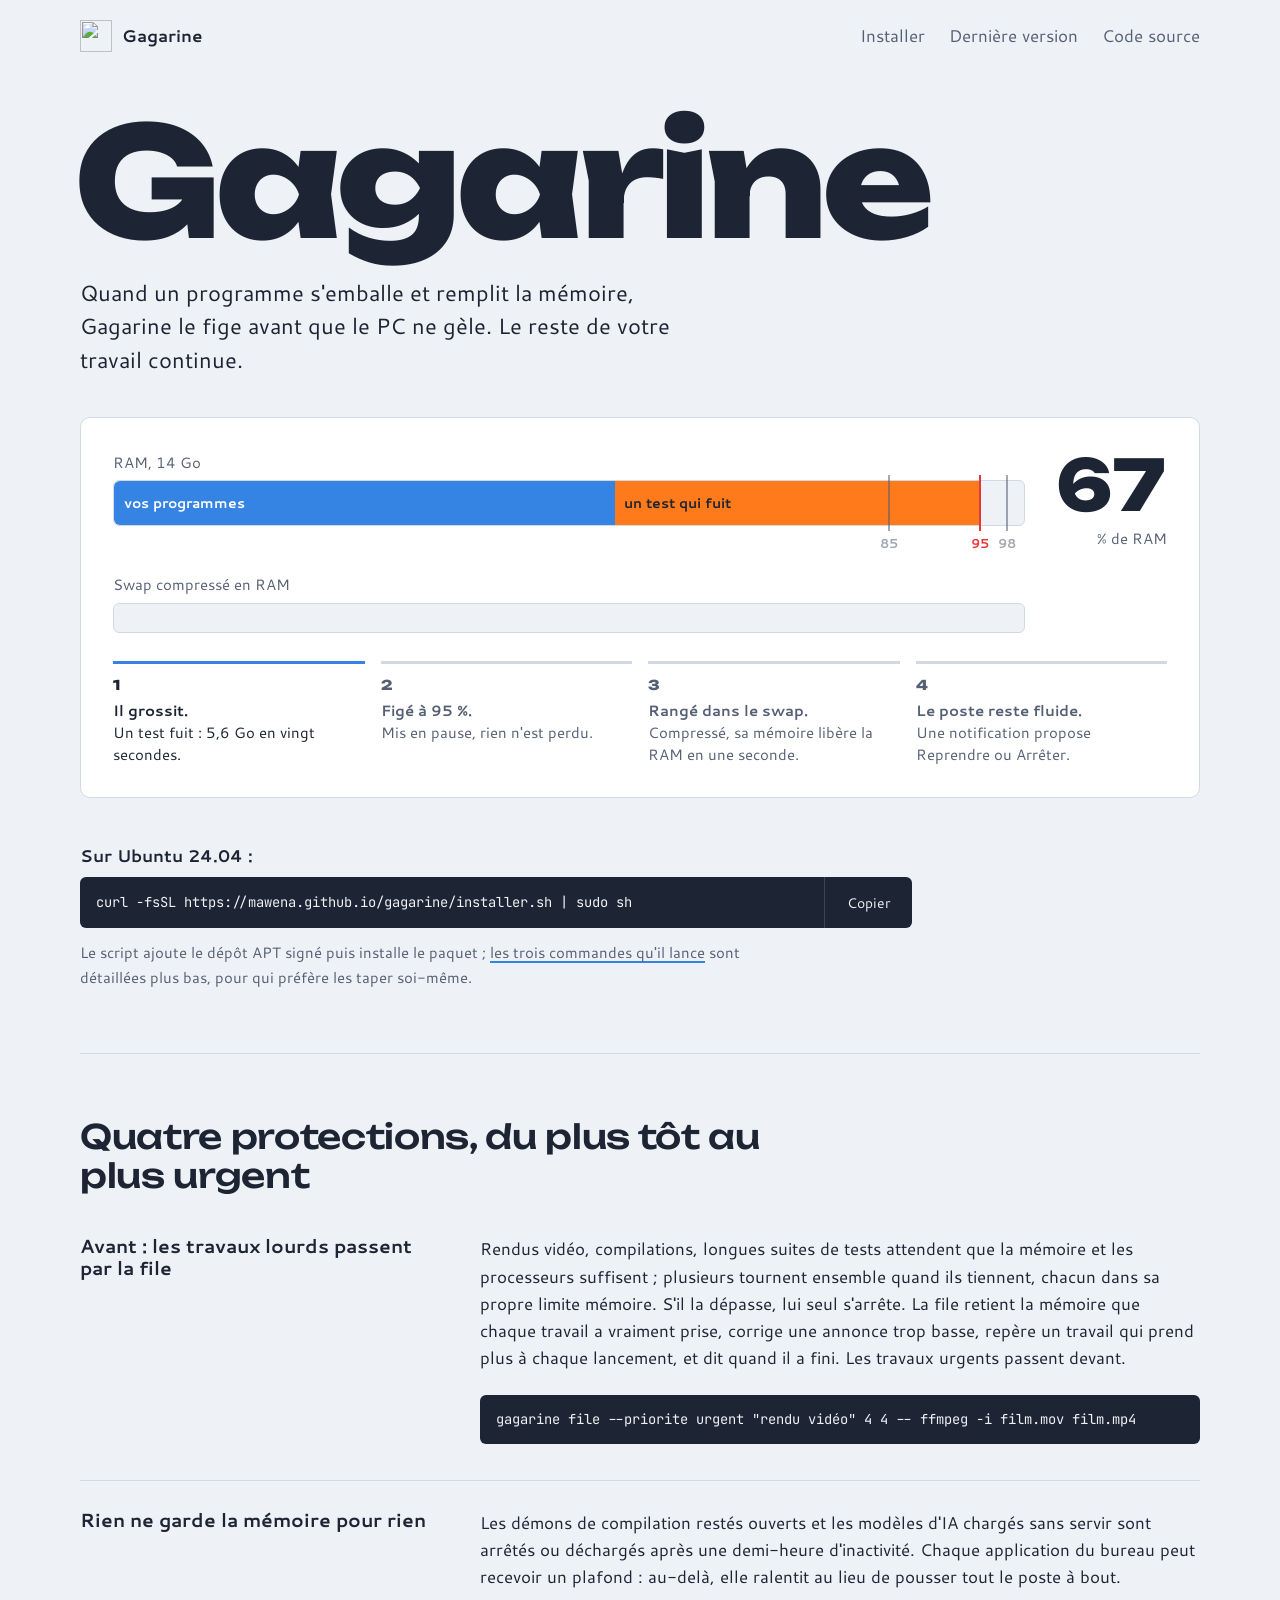
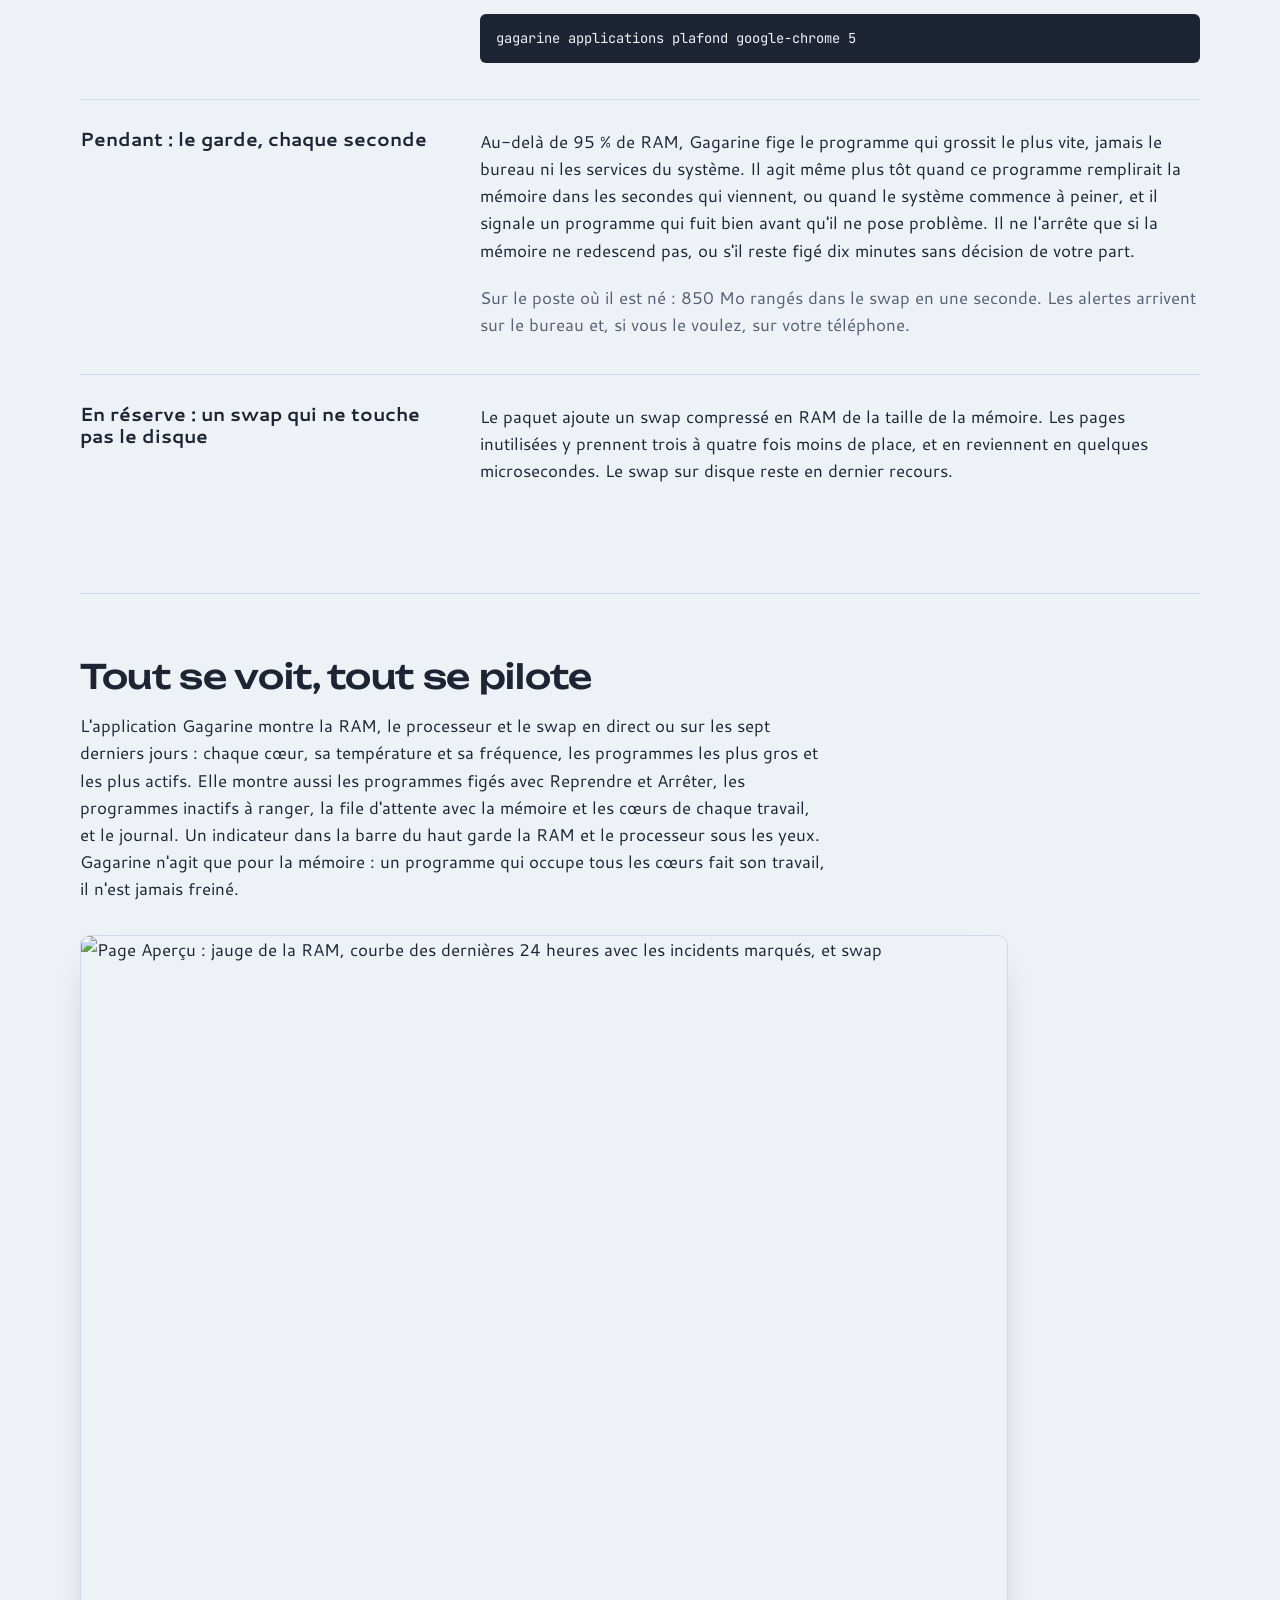
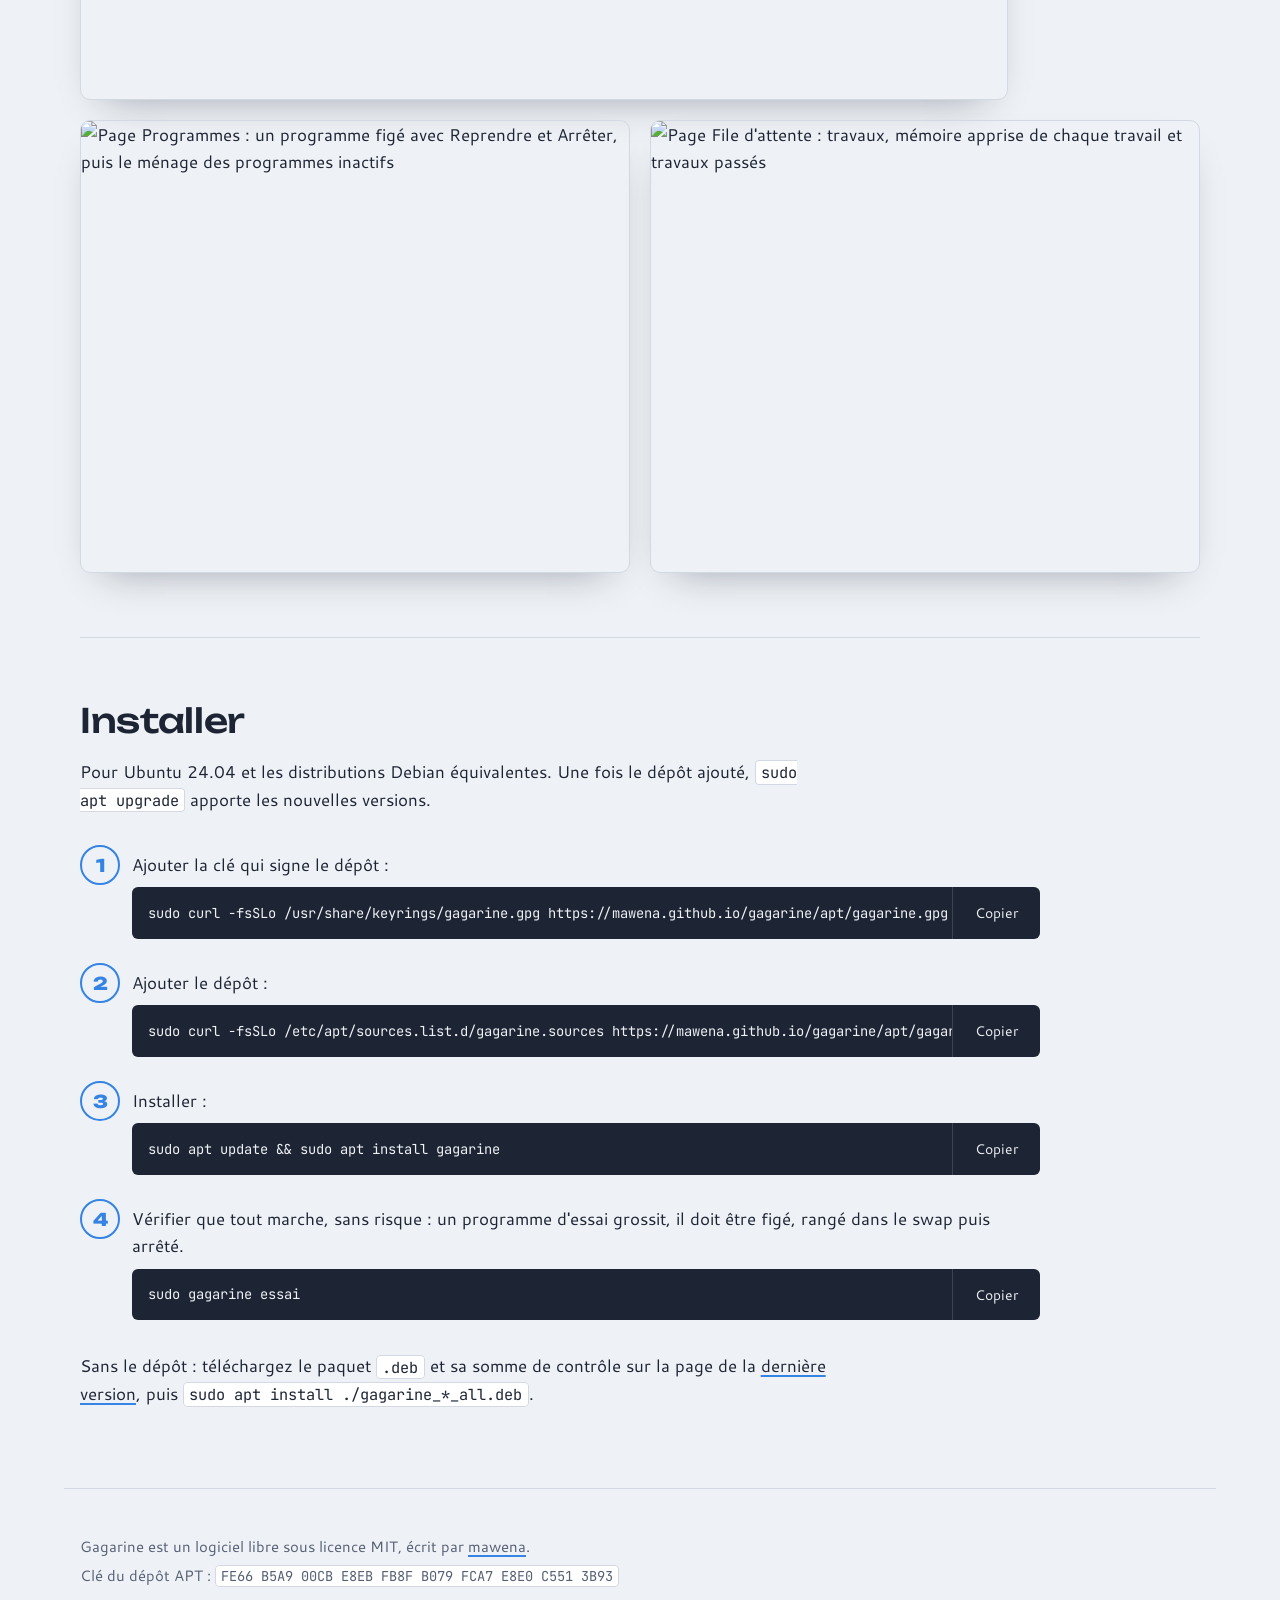
==== commit a43f6262: "docs(site): le processeur dans la présentation de l'application" ====
--- a/site/index.html
+++ b/site/index.html
@@ -100,7 +100,7 @@
 
   <section class="ecrans" aria-labelledby="ecrans-titre">
     <h2 id="ecrans-titre">Tout se voit, tout se pilote</h2>
-    <p>L'application Gagarine montre la RAM et le swap en direct ou sur les sept derniers jours, les programmes figés avec Reprendre et Arrêter, les programmes inactifs à ranger, la file d'attente avec la mémoire de chaque travail, et le journal. Un indicateur dans la barre du haut garde le pourcentage sous les yeux.</p>
+    <p>L'application Gagarine montre la RAM, le processeur et le swap en direct ou sur les sept derniers jours : chaque cœur, sa température et sa fréquence, les programmes les plus gros et les plus actifs. Elle montre aussi les programmes figés avec Reprendre et Arrêter, les programmes inactifs à ranger, la file d'attente avec la mémoire et les cœurs de chaque travail, et le journal. Un indicateur dans la barre du haut garde la RAM et le processeur sous les yeux. Gagarine n'agit que pour la mémoire : un programme qui occupe tous les cœurs fait son travail, il n'est jamais freiné.</p>
     <div class="galerie">
       <figure class="capture capture-grande">
         <img src="captures/apercu-24h.png" alt="Page Aperçu : jauge de la RAM, courbe des dernières 24 heures avec les incidents marqués, et swap" width="910" height="750" loading="lazy">
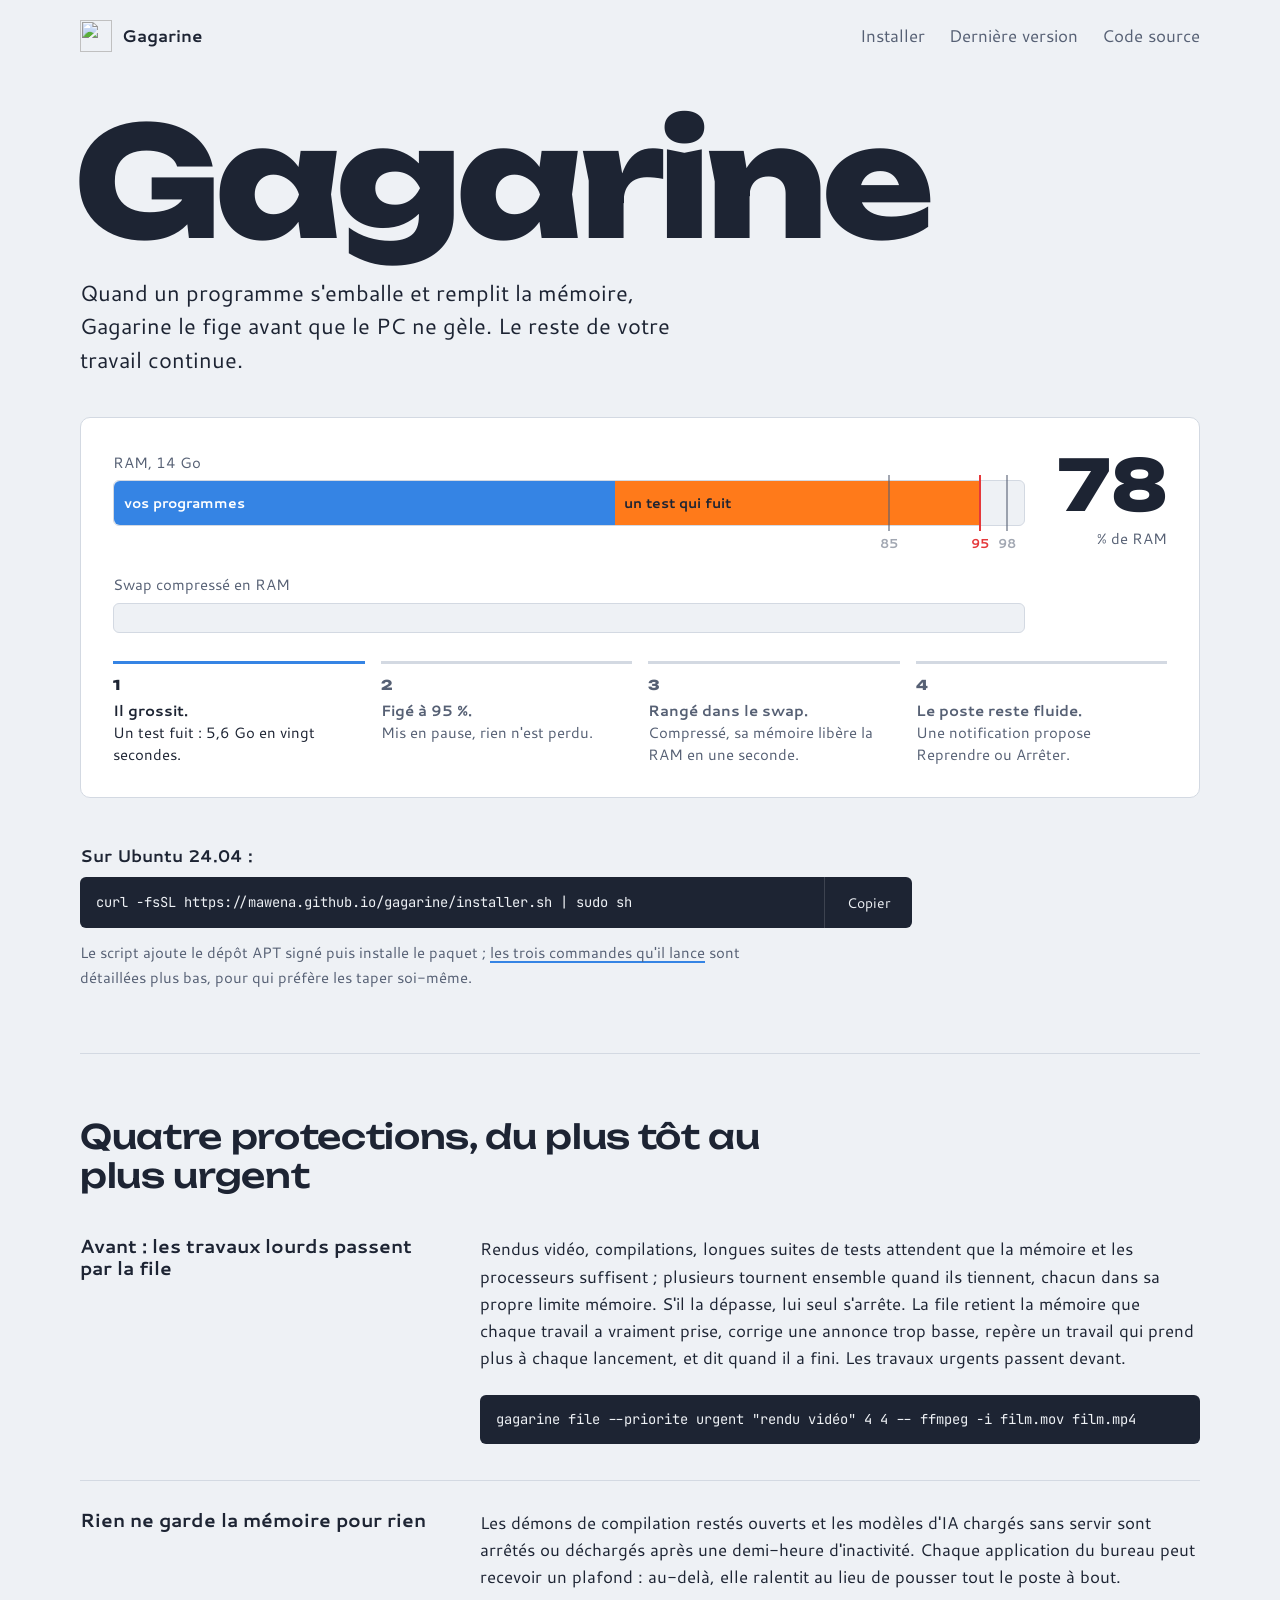
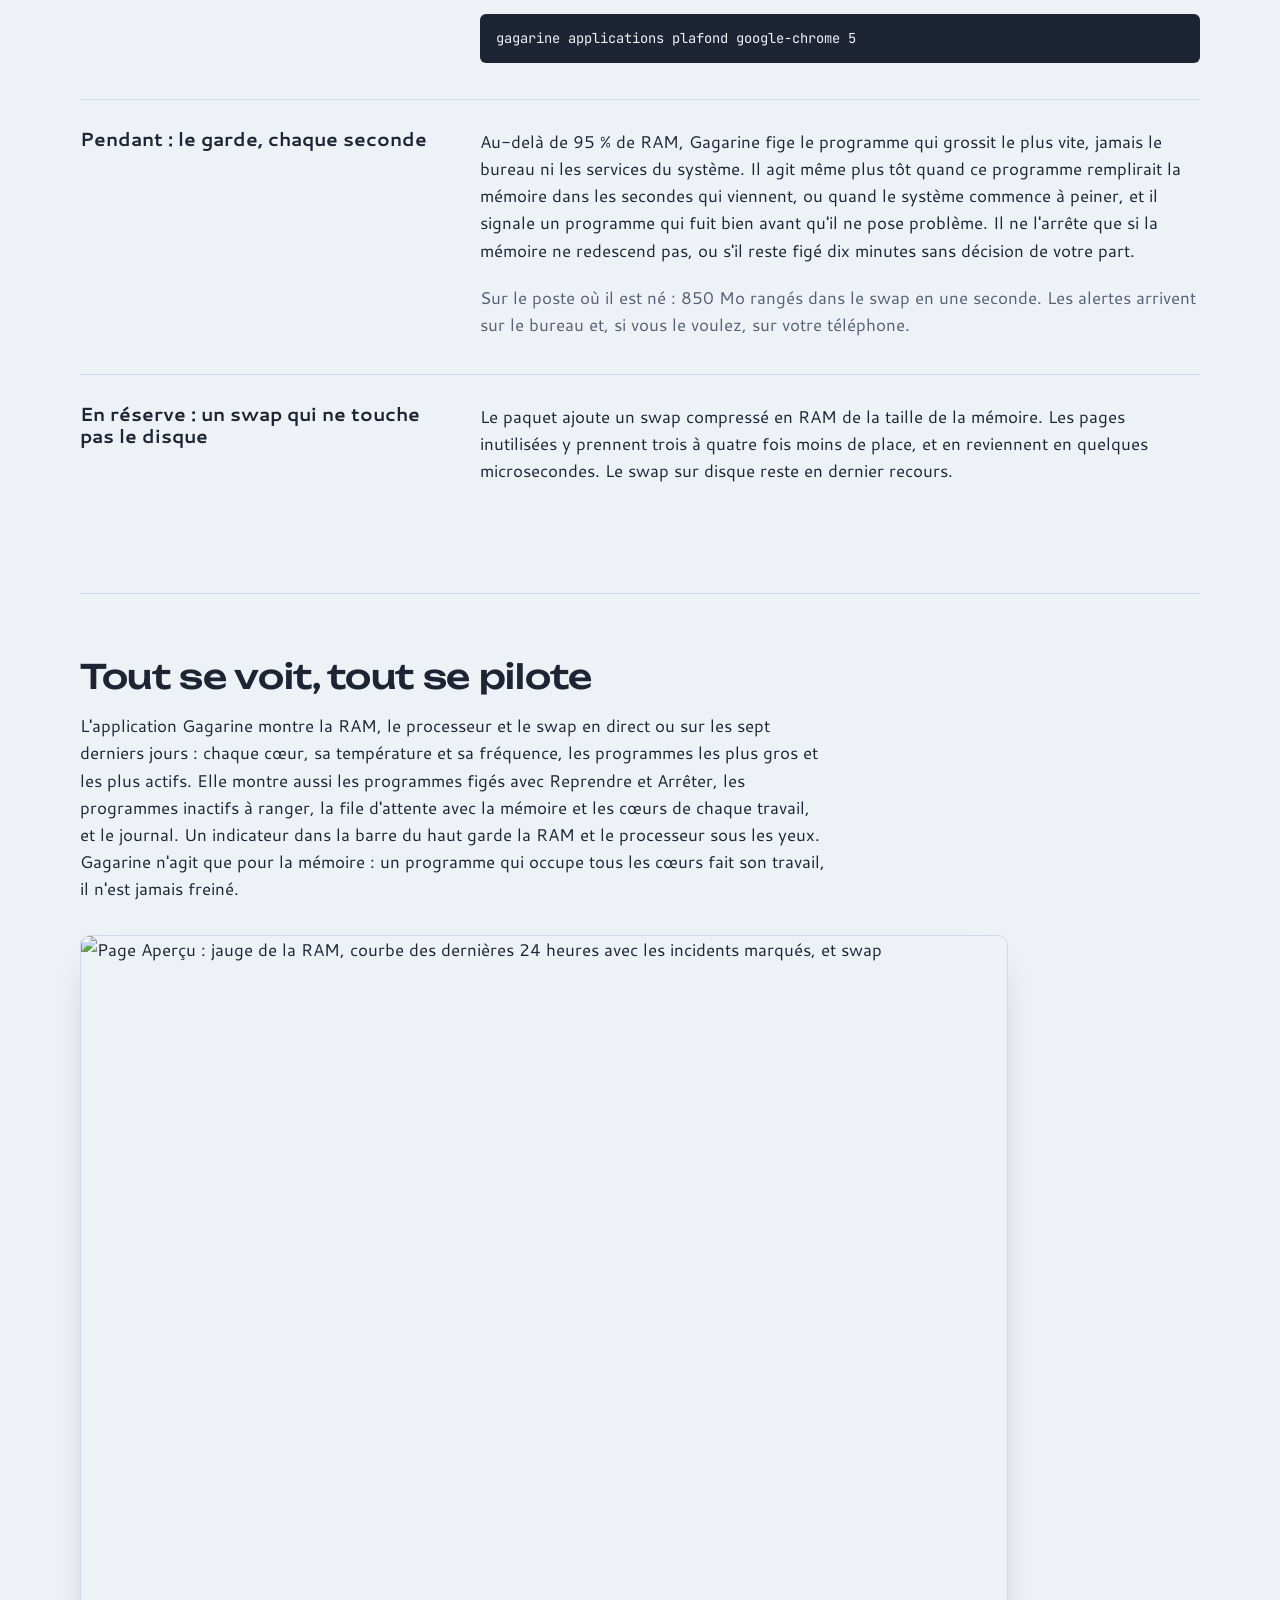
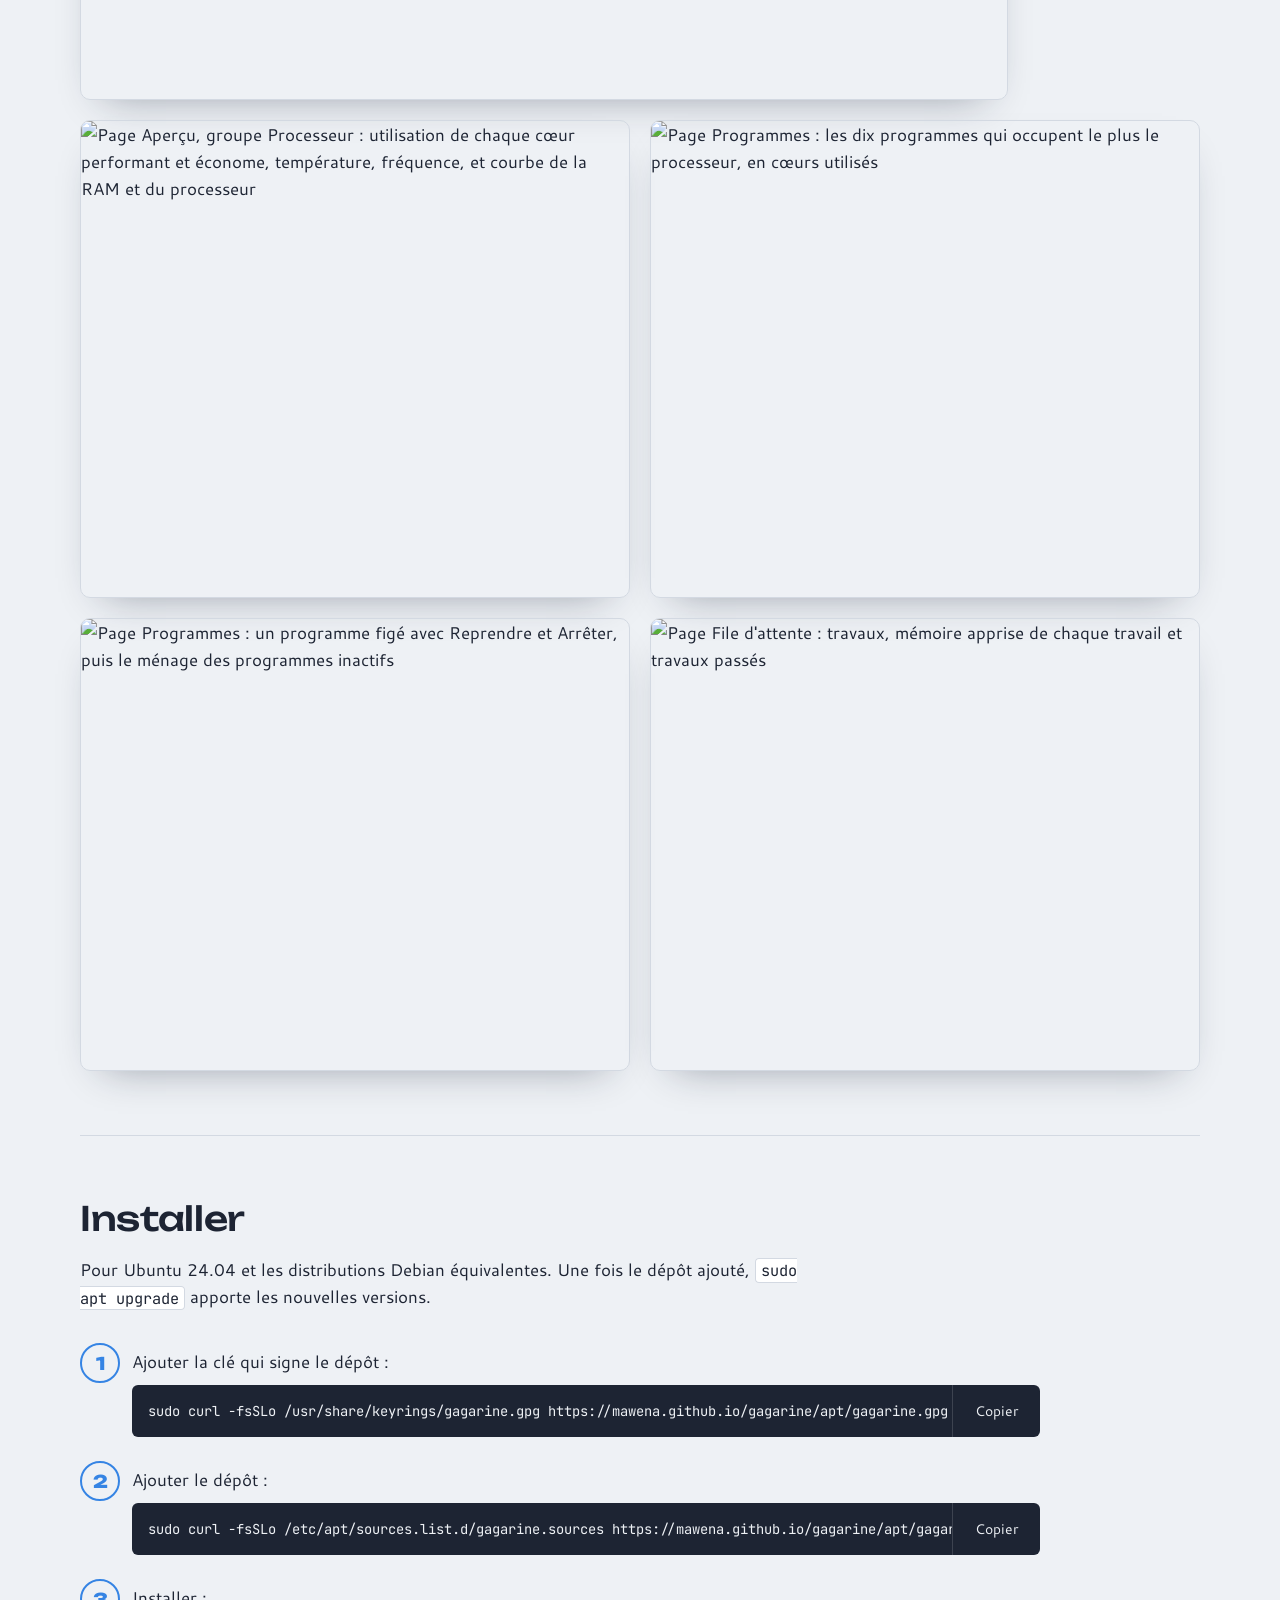
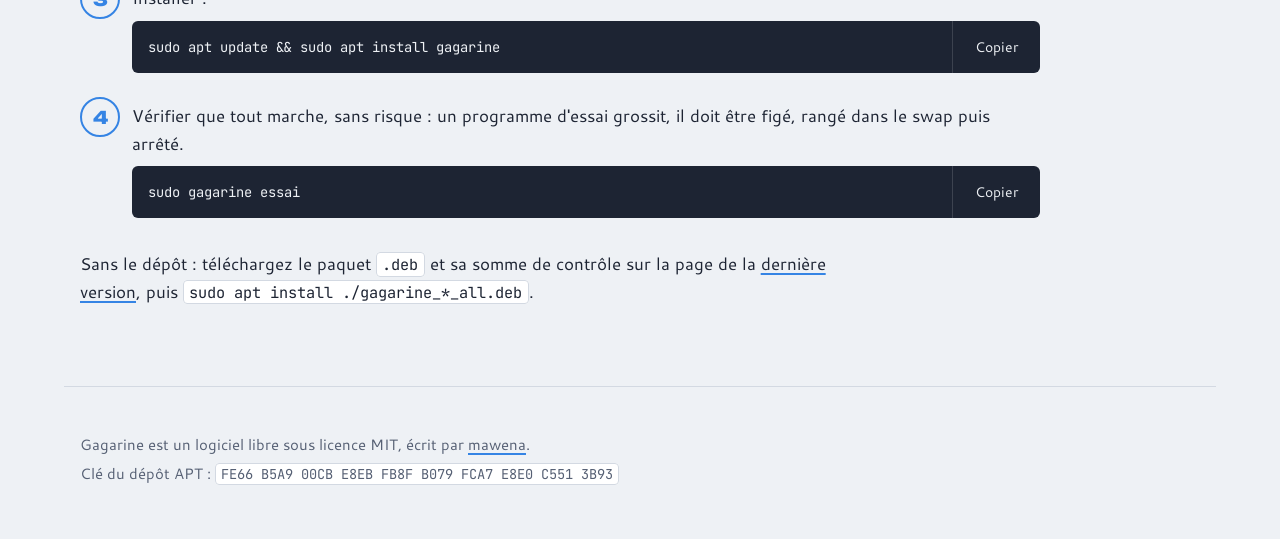
==== commit 93200afe: "docs: processeur dans l'interface et l'indicateur (feuille de route, précisions, captures dans le RE" ====
--- a/site/index.html
+++ b/site/index.html
@@ -106,6 +106,12 @@
         <img src="captures/apercu-24h.png" alt="Page Aperçu : jauge de la RAM, courbe des dernières 24 heures avec les incidents marqués, et swap" width="910" height="750" loading="lazy">
       </figure>
       <figure class="capture">
+        <img src="captures/apercu-processeur.png" alt="Page Aperçu, groupe Processeur : utilisation de chaque cœur performant et économe, température, fréquence, et courbe de la RAM et du processeur" width="910" height="790" loading="lazy">
+      </figure>
+      <figure class="capture">
+        <img src="captures/programmes-actifs.png" alt="Page Programmes : les dix programmes qui occupent le plus le processeur, en cœurs utilisés" width="910" height="790" loading="lazy">
+      </figure>
+      <figure class="capture">
         <img src="captures/programmes-menage.png" alt="Page Programmes : un programme figé avec Reprendre et Arrêter, puis le ménage des programmes inactifs" width="910" height="750" loading="lazy">
       </figure>
       <figure class="capture">
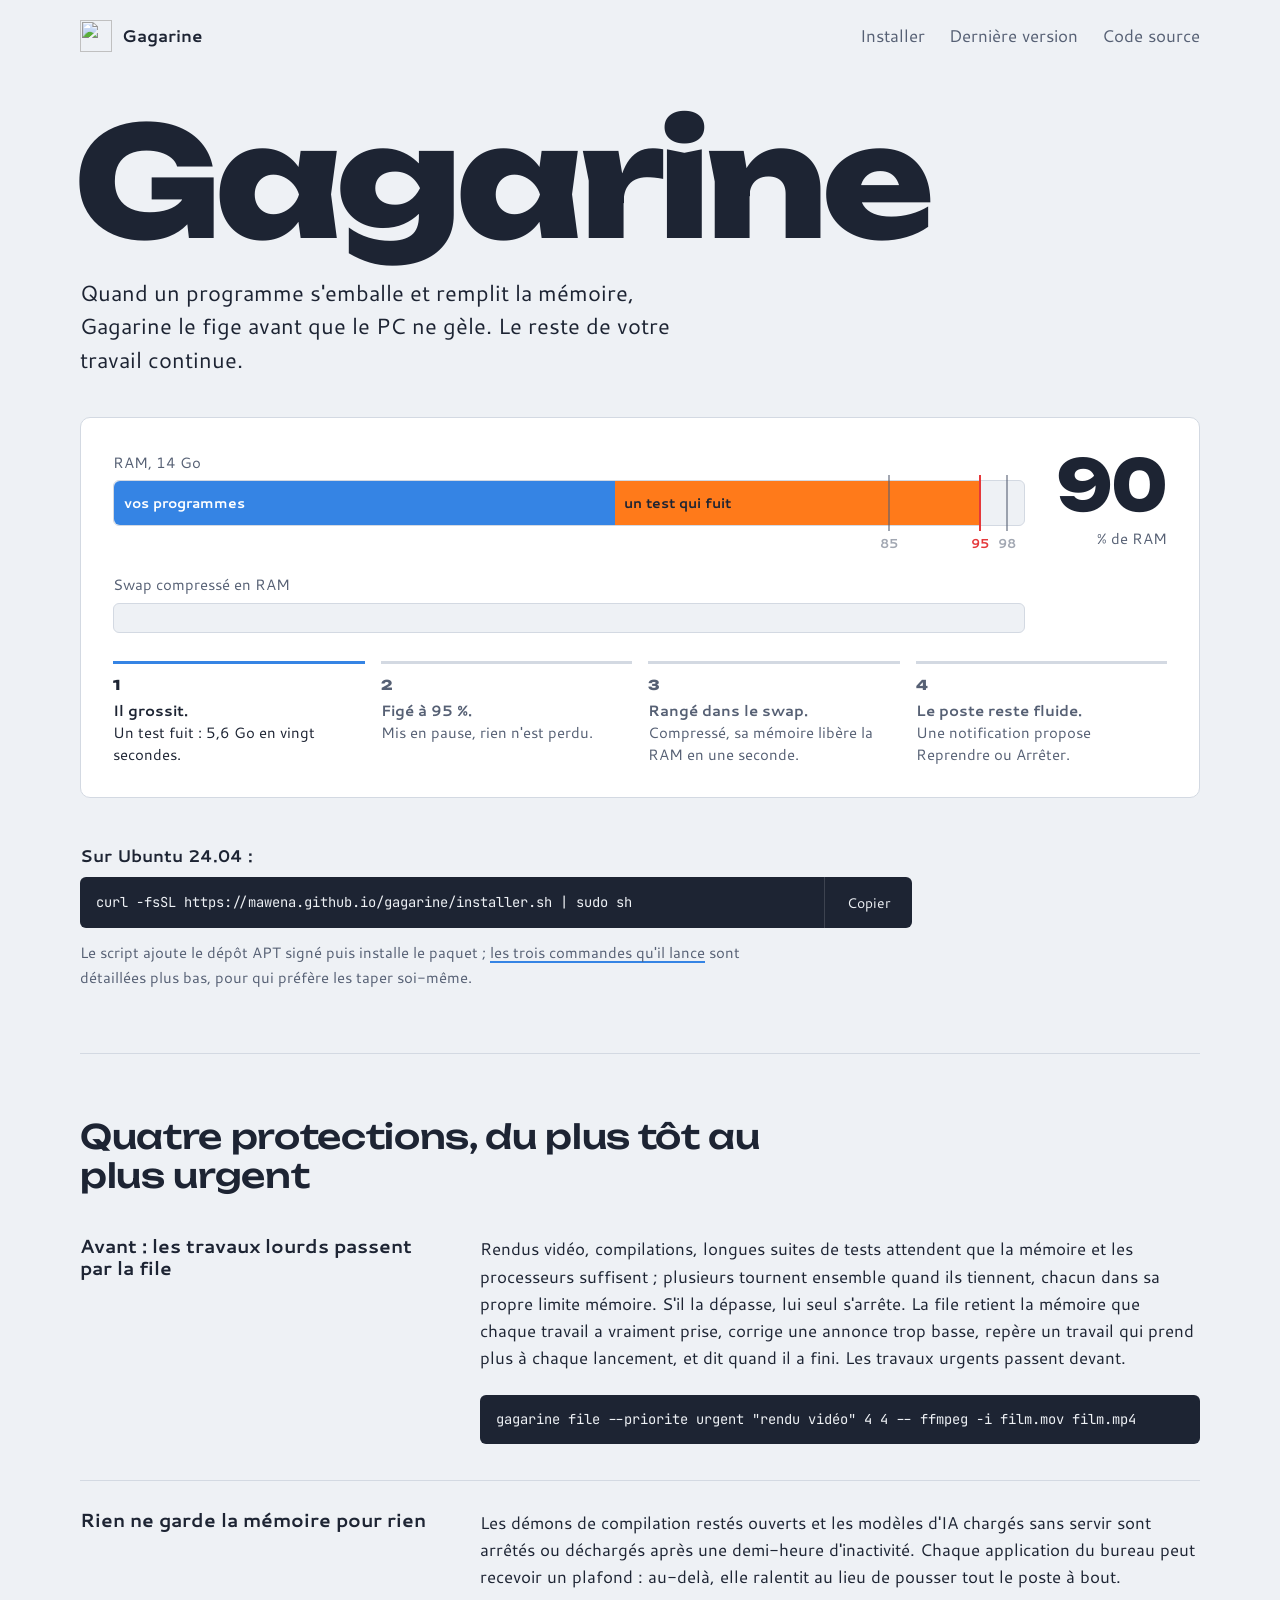
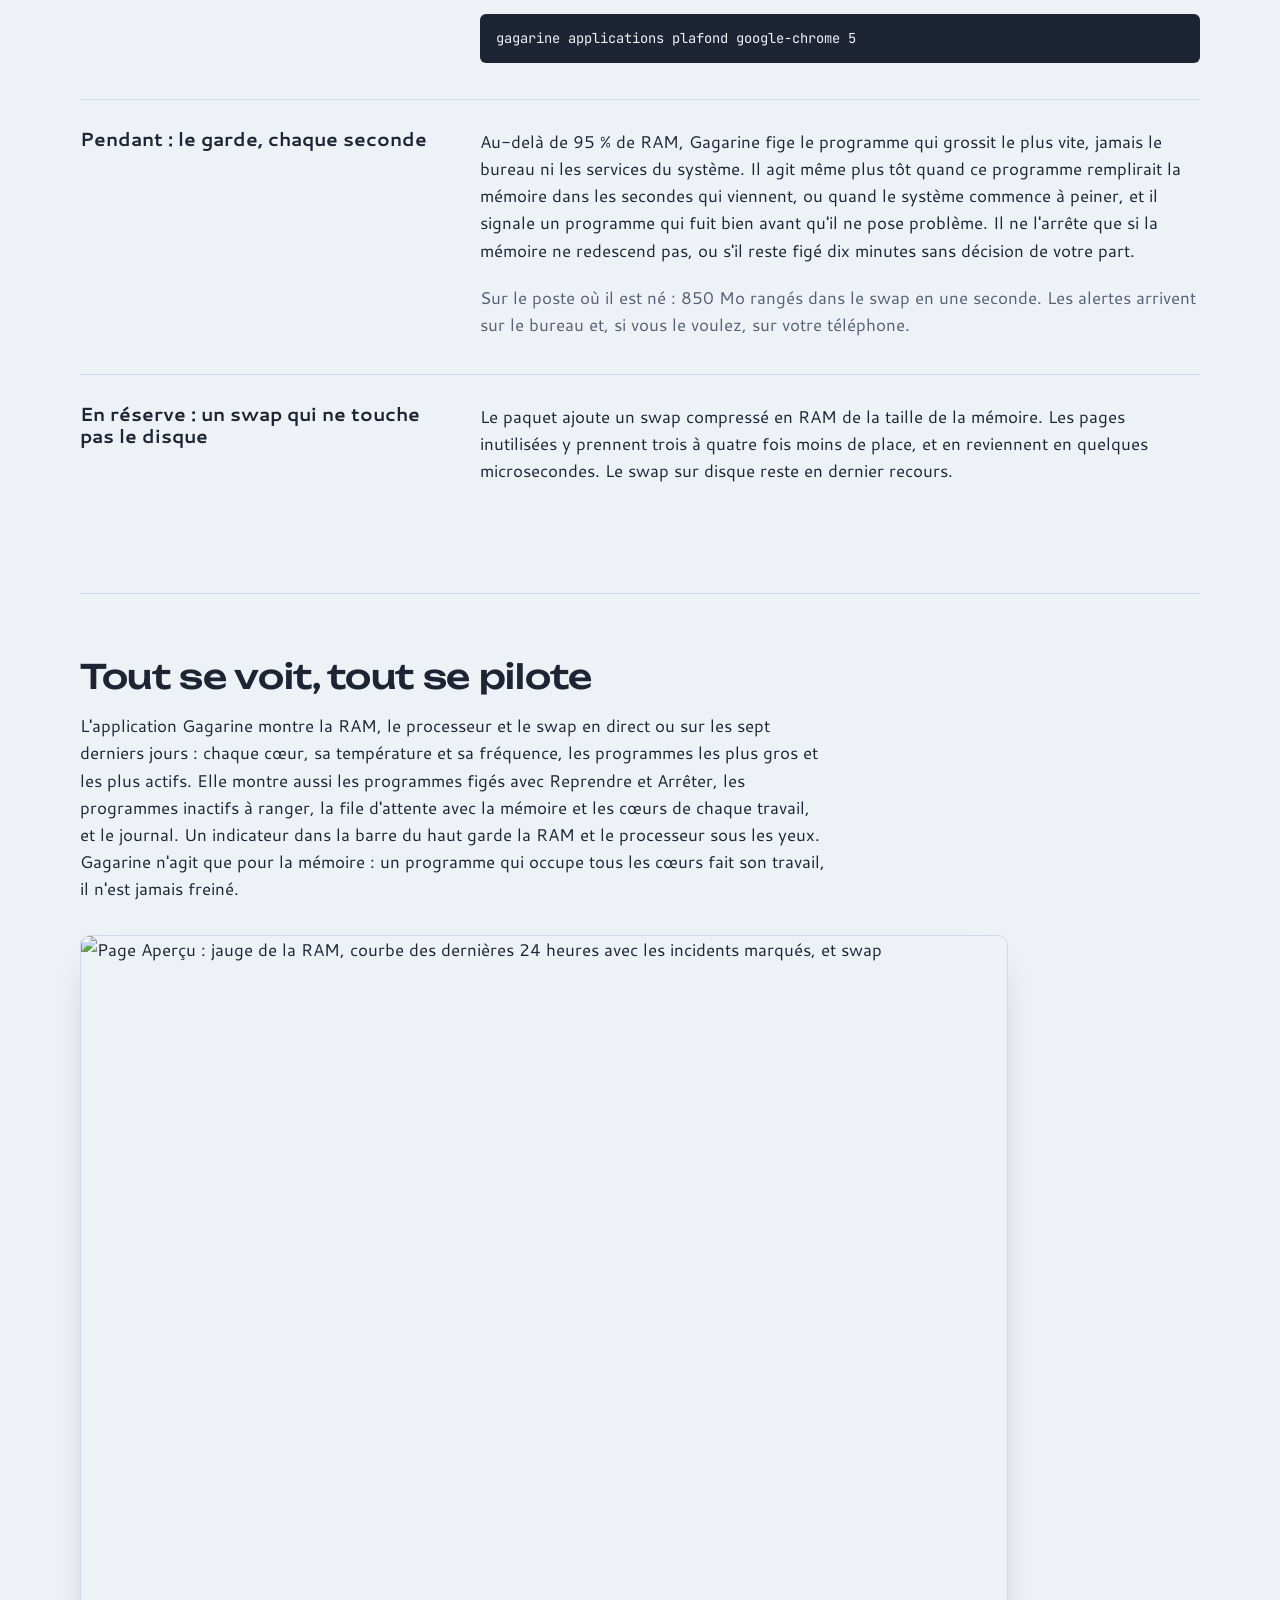
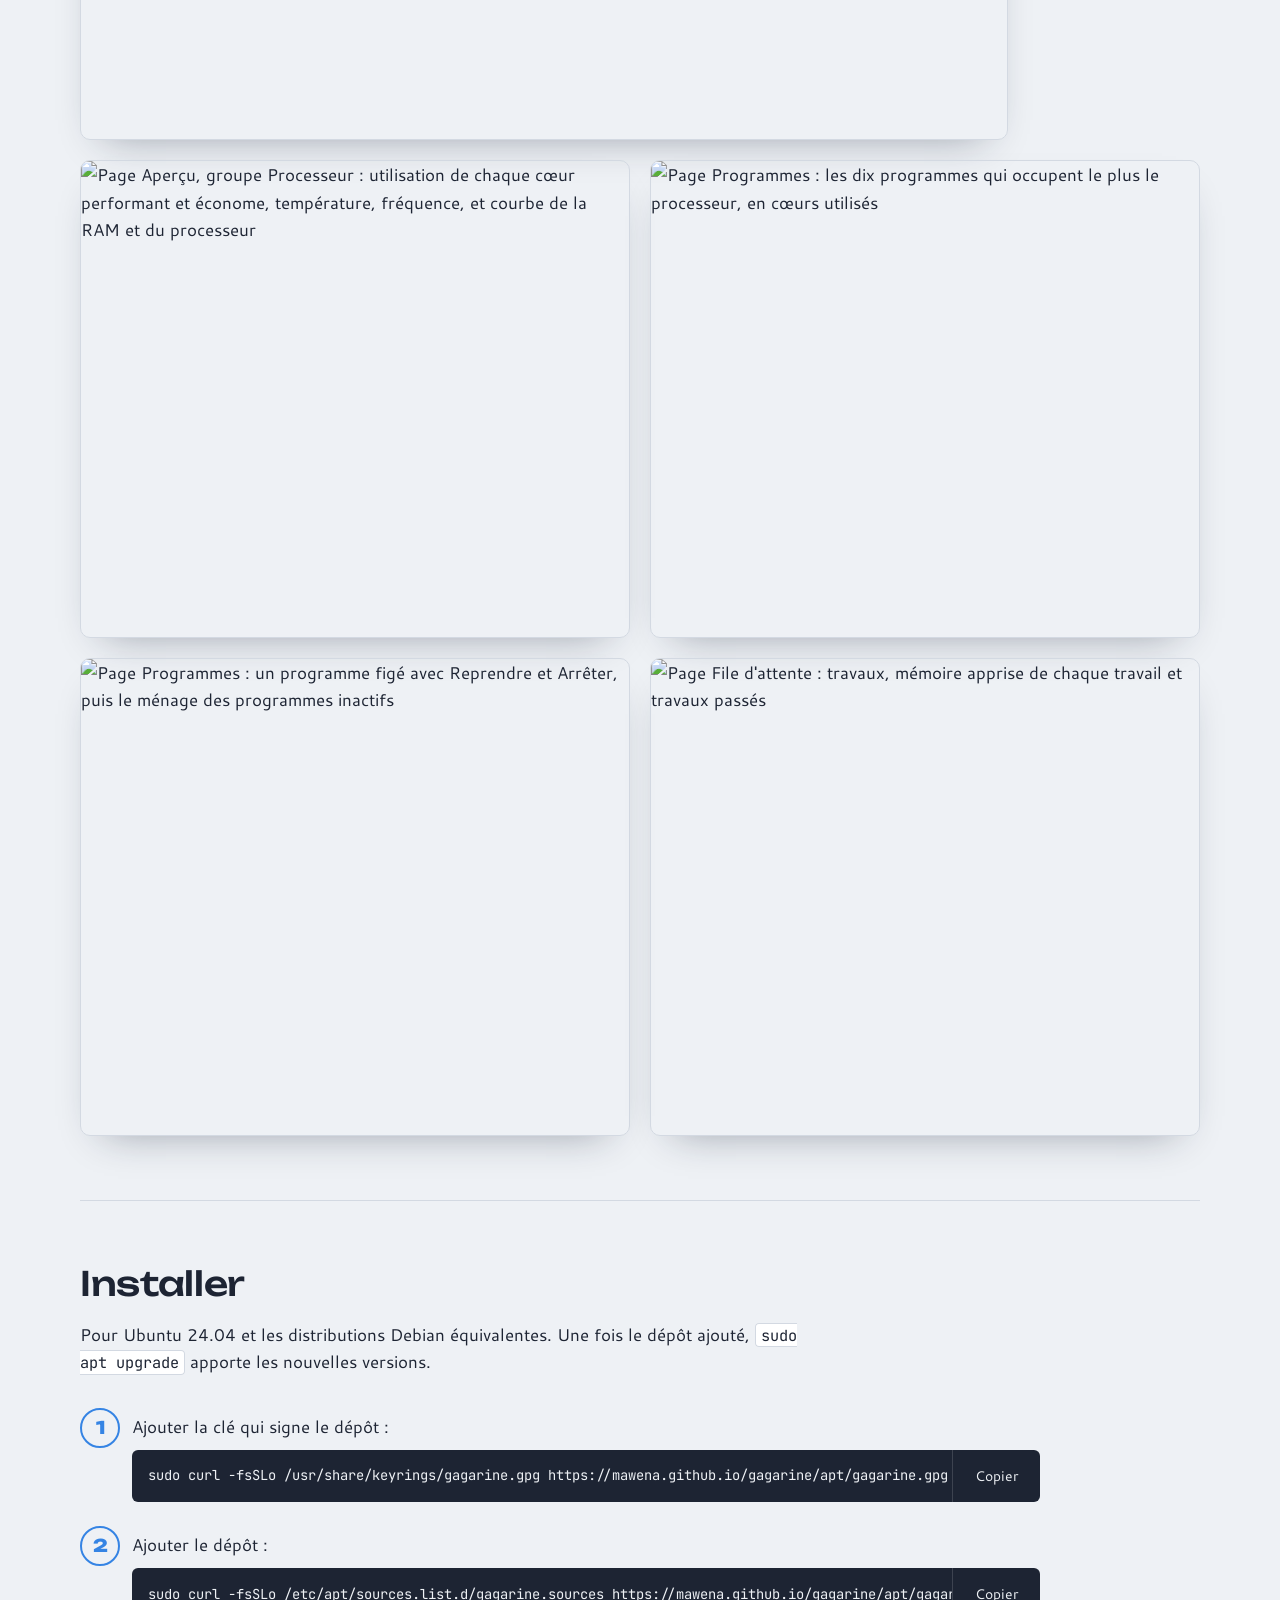
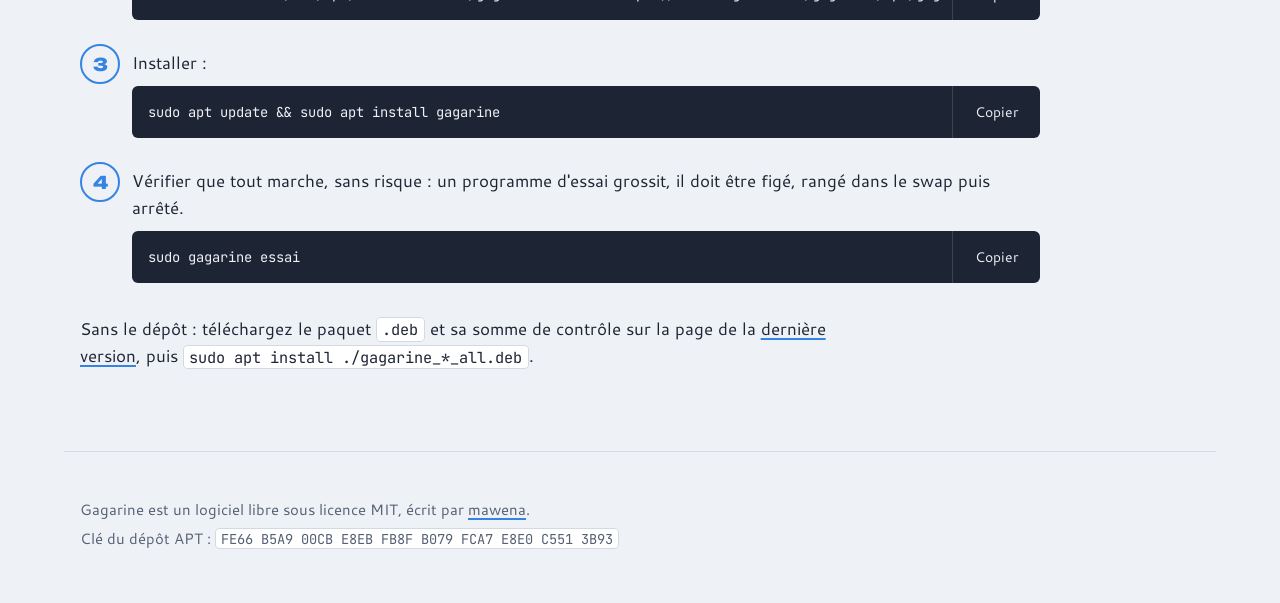
==== commit 81a83623: "docs(site): dimensions des captures (910 × 790)" ====
--- a/site/index.html
+++ b/site/index.html
@@ -103,7 +103,7 @@
     <p>L'application Gagarine montre la RAM, le processeur et le swap en direct ou sur les sept derniers jours : chaque cœur, sa température et sa fréquence, les programmes les plus gros et les plus actifs. Elle montre aussi les programmes figés avec Reprendre et Arrêter, les programmes inactifs à ranger, la file d'attente avec la mémoire et les cœurs de chaque travail, et le journal. Un indicateur dans la barre du haut garde la RAM et le processeur sous les yeux. Gagarine n'agit que pour la mémoire : un programme qui occupe tous les cœurs fait son travail, il n'est jamais freiné.</p>
     <div class="galerie">
       <figure class="capture capture-grande">
-        <img src="captures/apercu-24h.png" alt="Page Aperçu : jauge de la RAM, courbe des dernières 24 heures avec les incidents marqués, et swap" width="910" height="750" loading="lazy">
+        <img src="captures/apercu-24h.png" alt="Page Aperçu : jauge de la RAM, courbe des dernières 24 heures avec les incidents marqués, et swap" width="910" height="790" loading="lazy">
       </figure>
       <figure class="capture">
         <img src="captures/apercu-processeur.png" alt="Page Aperçu, groupe Processeur : utilisation de chaque cœur performant et économe, température, fréquence, et courbe de la RAM et du processeur" width="910" height="790" loading="lazy">
@@ -112,10 +112,10 @@
         <img src="captures/programmes-actifs.png" alt="Page Programmes : les dix programmes qui occupent le plus le processeur, en cœurs utilisés" width="910" height="790" loading="lazy">
       </figure>
       <figure class="capture">
-        <img src="captures/programmes-menage.png" alt="Page Programmes : un programme figé avec Reprendre et Arrêter, puis le ménage des programmes inactifs" width="910" height="750" loading="lazy">
+        <img src="captures/programmes-menage.png" alt="Page Programmes : un programme figé avec Reprendre et Arrêter, puis le ménage des programmes inactifs" width="910" height="790" loading="lazy">
       </figure>
       <figure class="capture">
-        <img src="captures/file-historique.png" alt="Page File d'attente : travaux, mémoire apprise de chaque travail et travaux passés" width="910" height="750" loading="lazy">
+        <img src="captures/file-historique.png" alt="Page File d'attente : travaux, mémoire apprise de chaque travail et travaux passés" width="910" height="790" loading="lazy">
       </figure>
     </div>
   </section>
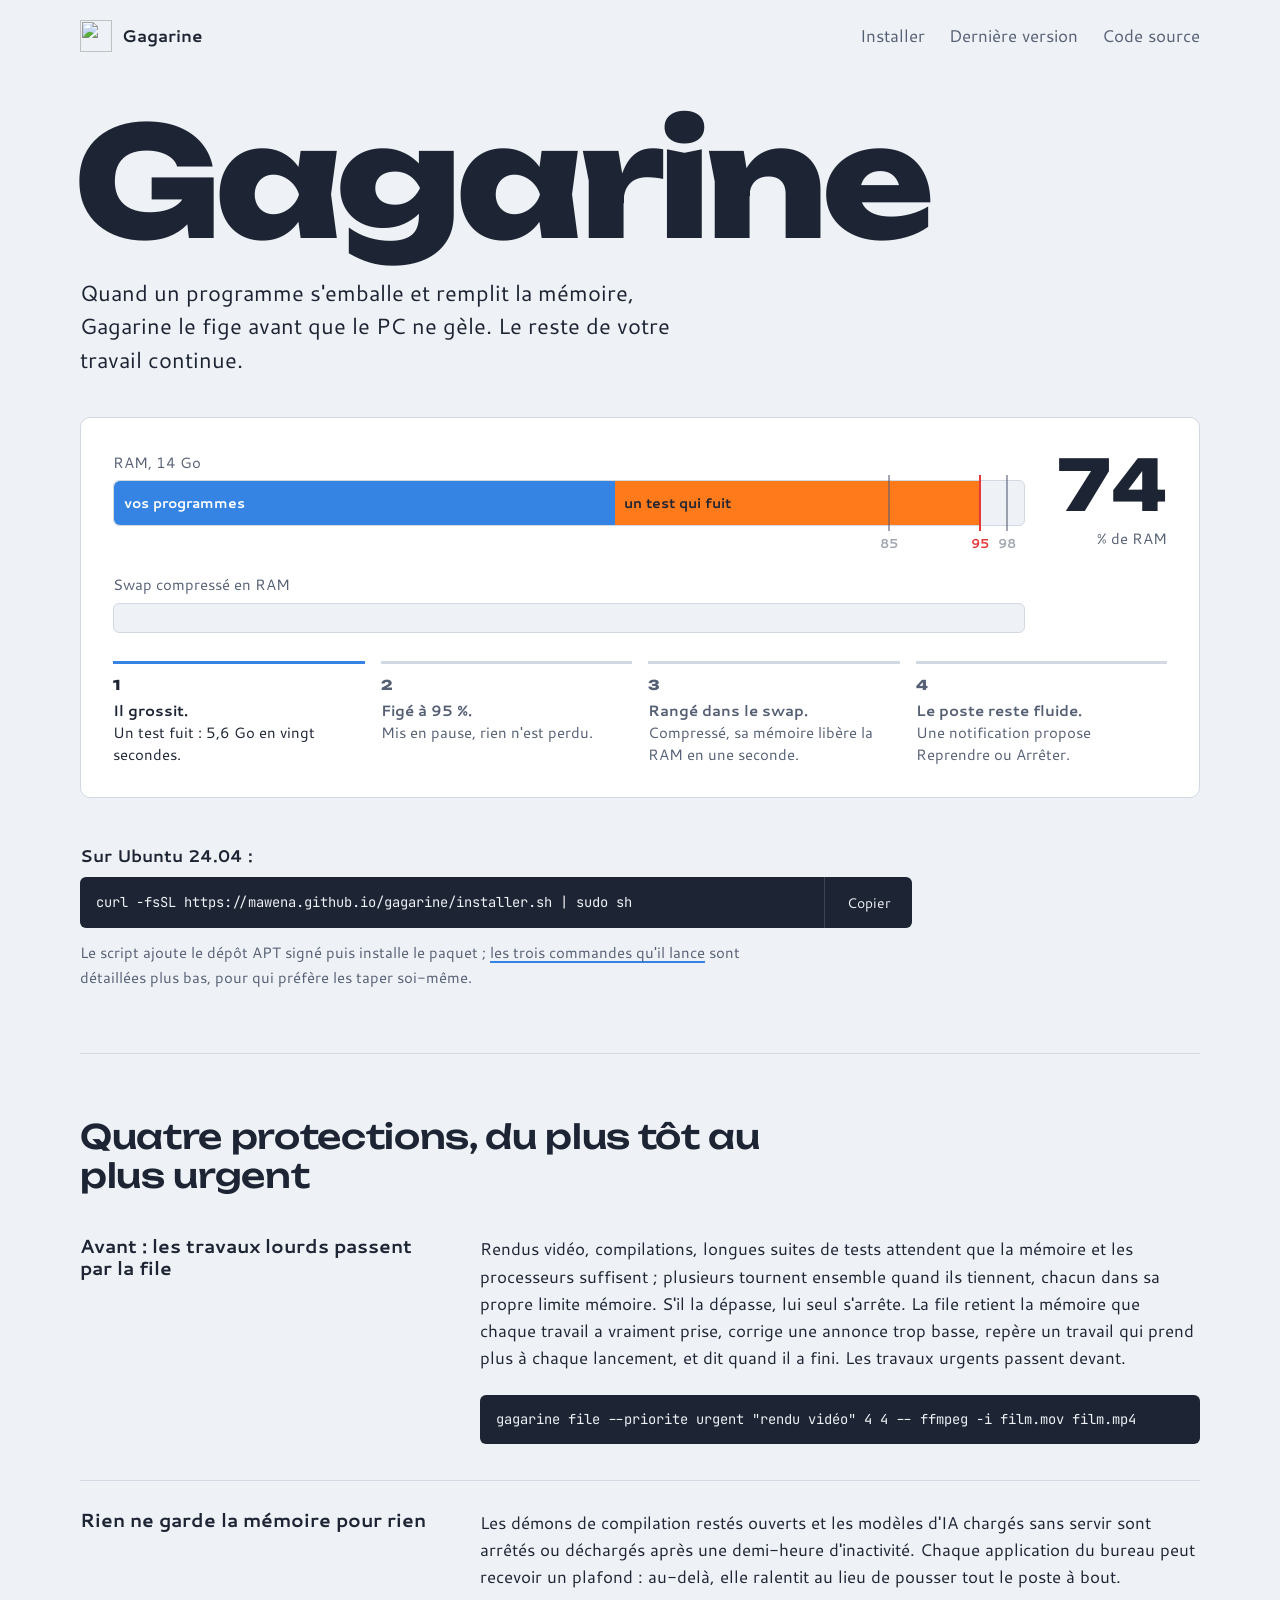
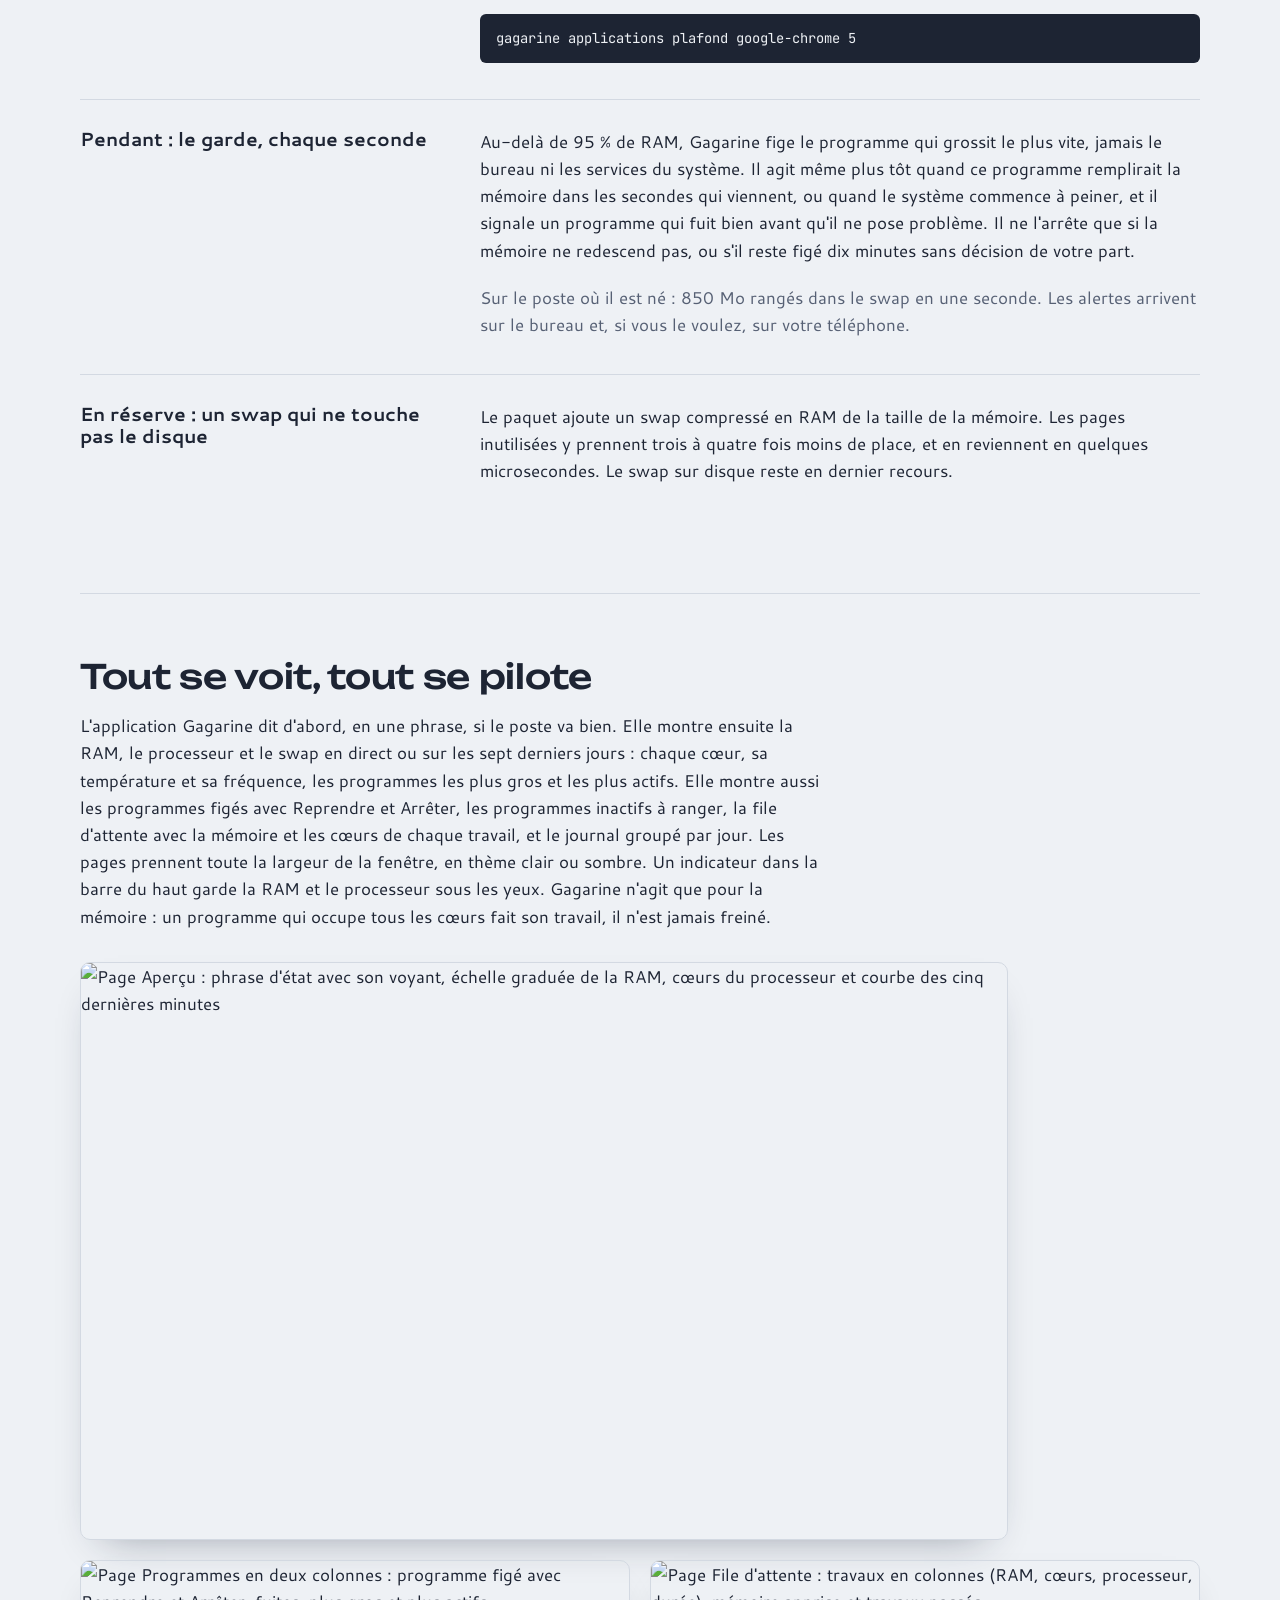
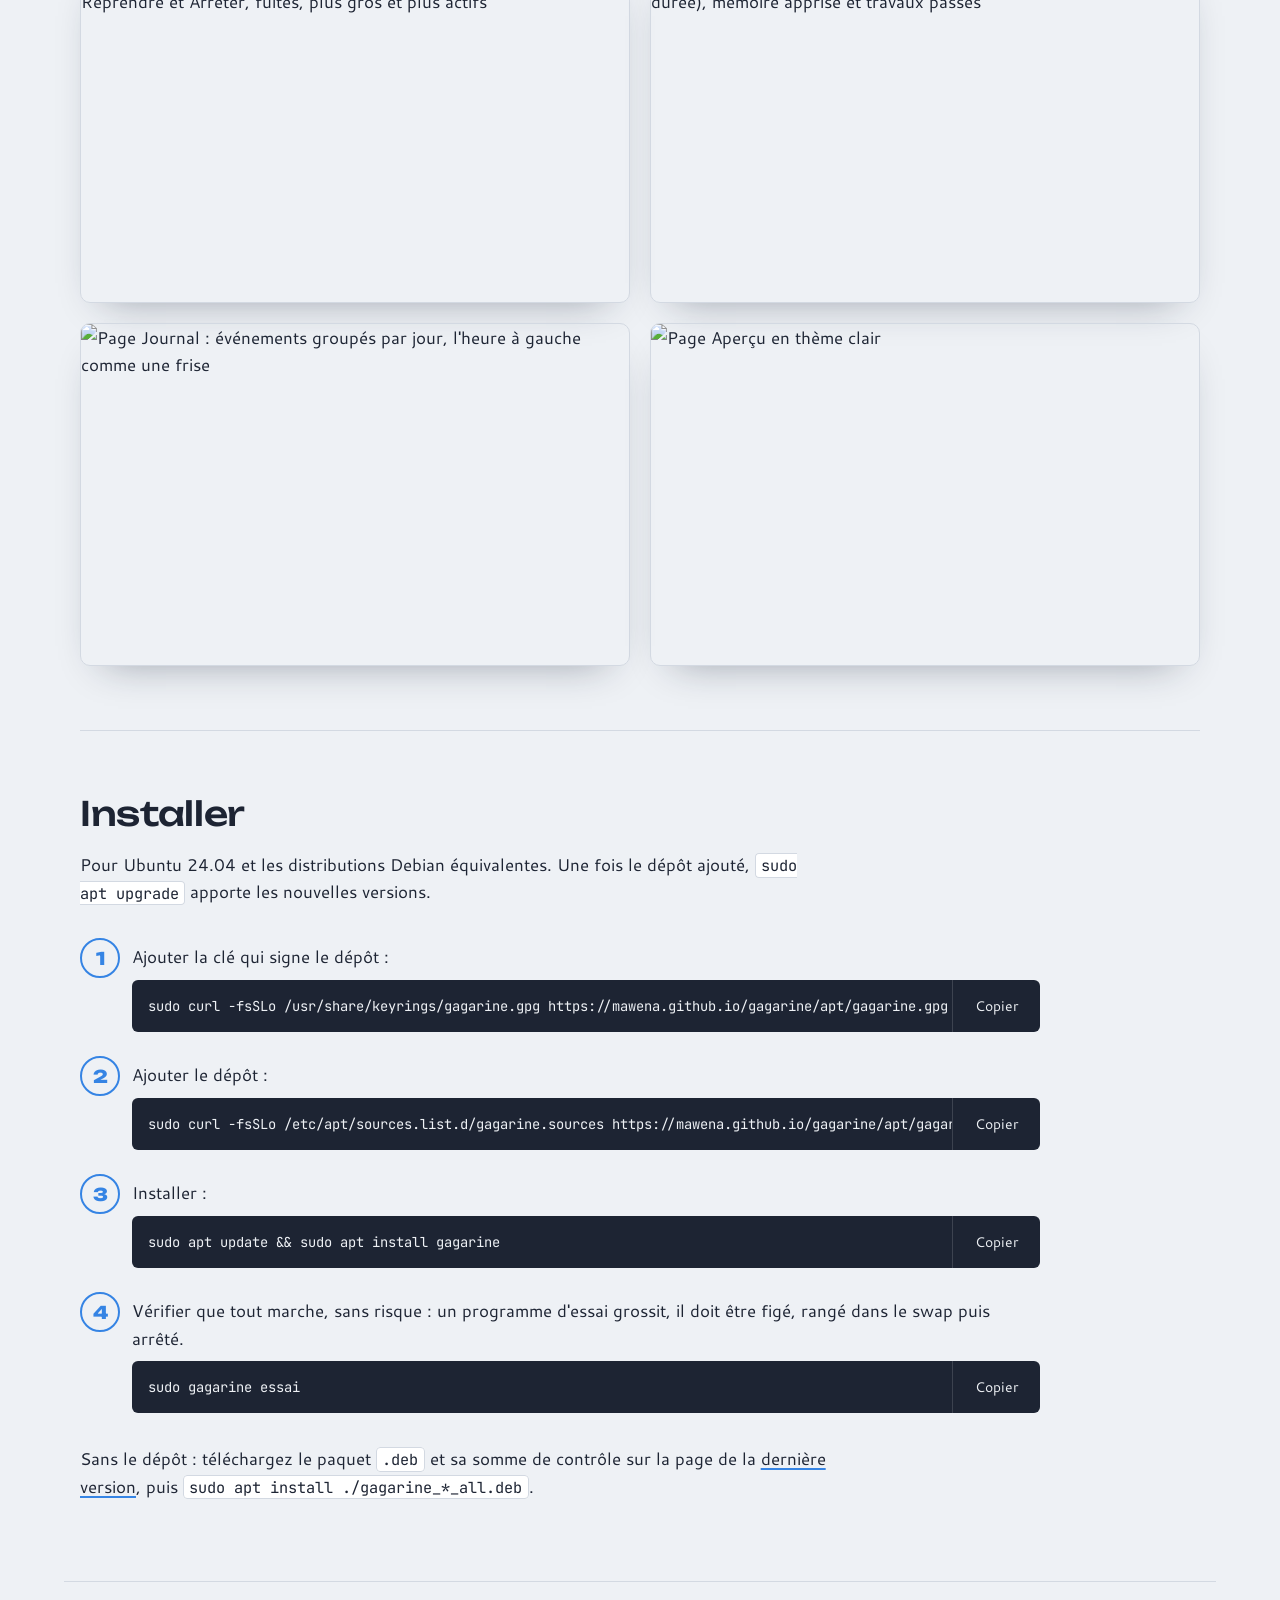
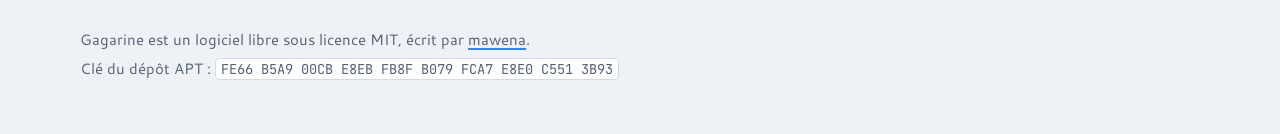
==== commit 5cc51de3: "docs: nouveau design de l'interface (README, site, metainfo, manuel, CHANGELOG, feuille de route)" ====
--- a/site/index.html
+++ b/site/index.html
@@ -100,22 +100,22 @@
 
   <section class="ecrans" aria-labelledby="ecrans-titre">
     <h2 id="ecrans-titre">Tout se voit, tout se pilote</h2>
-    <p>L'application Gagarine montre la RAM, le processeur et le swap en direct ou sur les sept derniers jours : chaque cœur, sa température et sa fréquence, les programmes les plus gros et les plus actifs. Elle montre aussi les programmes figés avec Reprendre et Arrêter, les programmes inactifs à ranger, la file d'attente avec la mémoire et les cœurs de chaque travail, et le journal. Un indicateur dans la barre du haut garde la RAM et le processeur sous les yeux. Gagarine n'agit que pour la mémoire : un programme qui occupe tous les cœurs fait son travail, il n'est jamais freiné.</p>
+    <p>L'application Gagarine dit d'abord, en une phrase, si le poste va bien. Elle montre ensuite la RAM, le processeur et le swap en direct ou sur les sept derniers jours : chaque cœur, sa température et sa fréquence, les programmes les plus gros et les plus actifs. Elle montre aussi les programmes figés avec Reprendre et Arrêter, les programmes inactifs à ranger, la file d'attente avec la mémoire et les cœurs de chaque travail, et le journal groupé par jour. Les pages prennent toute la largeur de la fenêtre, en thème clair ou sombre. Un indicateur dans la barre du haut garde la RAM et le processeur sous les yeux. Gagarine n'agit que pour la mémoire : un programme qui occupe tous les cœurs fait son travail, il n'est jamais freiné.</p>
     <div class="galerie">
       <figure class="capture capture-grande">
-        <img src="captures/apercu-24h.png" alt="Page Aperçu : jauge de la RAM, courbe des dernières 24 heures avec les incidents marqués, et swap" width="910" height="790" loading="lazy">
+        <img src="captures/apercu-large.png" alt="Page Aperçu : phrase d'état avec son voyant, échelle graduée de la RAM, cœurs du processeur et courbe des cinq dernières minutes" width="1430" height="890" loading="lazy">
       </figure>
       <figure class="capture">
-        <img src="captures/apercu-processeur.png" alt="Page Aperçu, groupe Processeur : utilisation de chaque cœur performant et économe, température, fréquence, et courbe de la RAM et du processeur" width="910" height="790" loading="lazy">
+        <img src="captures/programmes-large.png" alt="Page Programmes en deux colonnes : programme figé avec Reprendre et Arrêter, fuites, plus gros et plus actifs" width="1430" height="890" loading="lazy">
       </figure>
       <figure class="capture">
-        <img src="captures/programmes-actifs.png" alt="Page Programmes : les dix programmes qui occupent le plus le processeur, en cœurs utilisés" width="910" height="790" loading="lazy">
+        <img src="captures/file-large.png" alt="Page File d'attente : travaux en colonnes (RAM, cœurs, processeur, durée), mémoire apprise et travaux passés" width="1430" height="890" loading="lazy">
       </figure>
       <figure class="capture">
-        <img src="captures/programmes-menage.png" alt="Page Programmes : un programme figé avec Reprendre et Arrêter, puis le ménage des programmes inactifs" width="910" height="790" loading="lazy">
+        <img src="captures/journal-large.png" alt="Page Journal : événements groupés par jour, l'heure à gauche comme une frise" width="1430" height="890" loading="lazy">
       </figure>
       <figure class="capture">
-        <img src="captures/file-historique.png" alt="Page File d'attente : travaux, mémoire apprise de chaque travail et travaux passés" width="910" height="790" loading="lazy">
+        <img src="captures/apercu-clair.png" alt="Page Aperçu en thème clair" width="1430" height="890" loading="lazy">
       </figure>
     </div>
   </section>
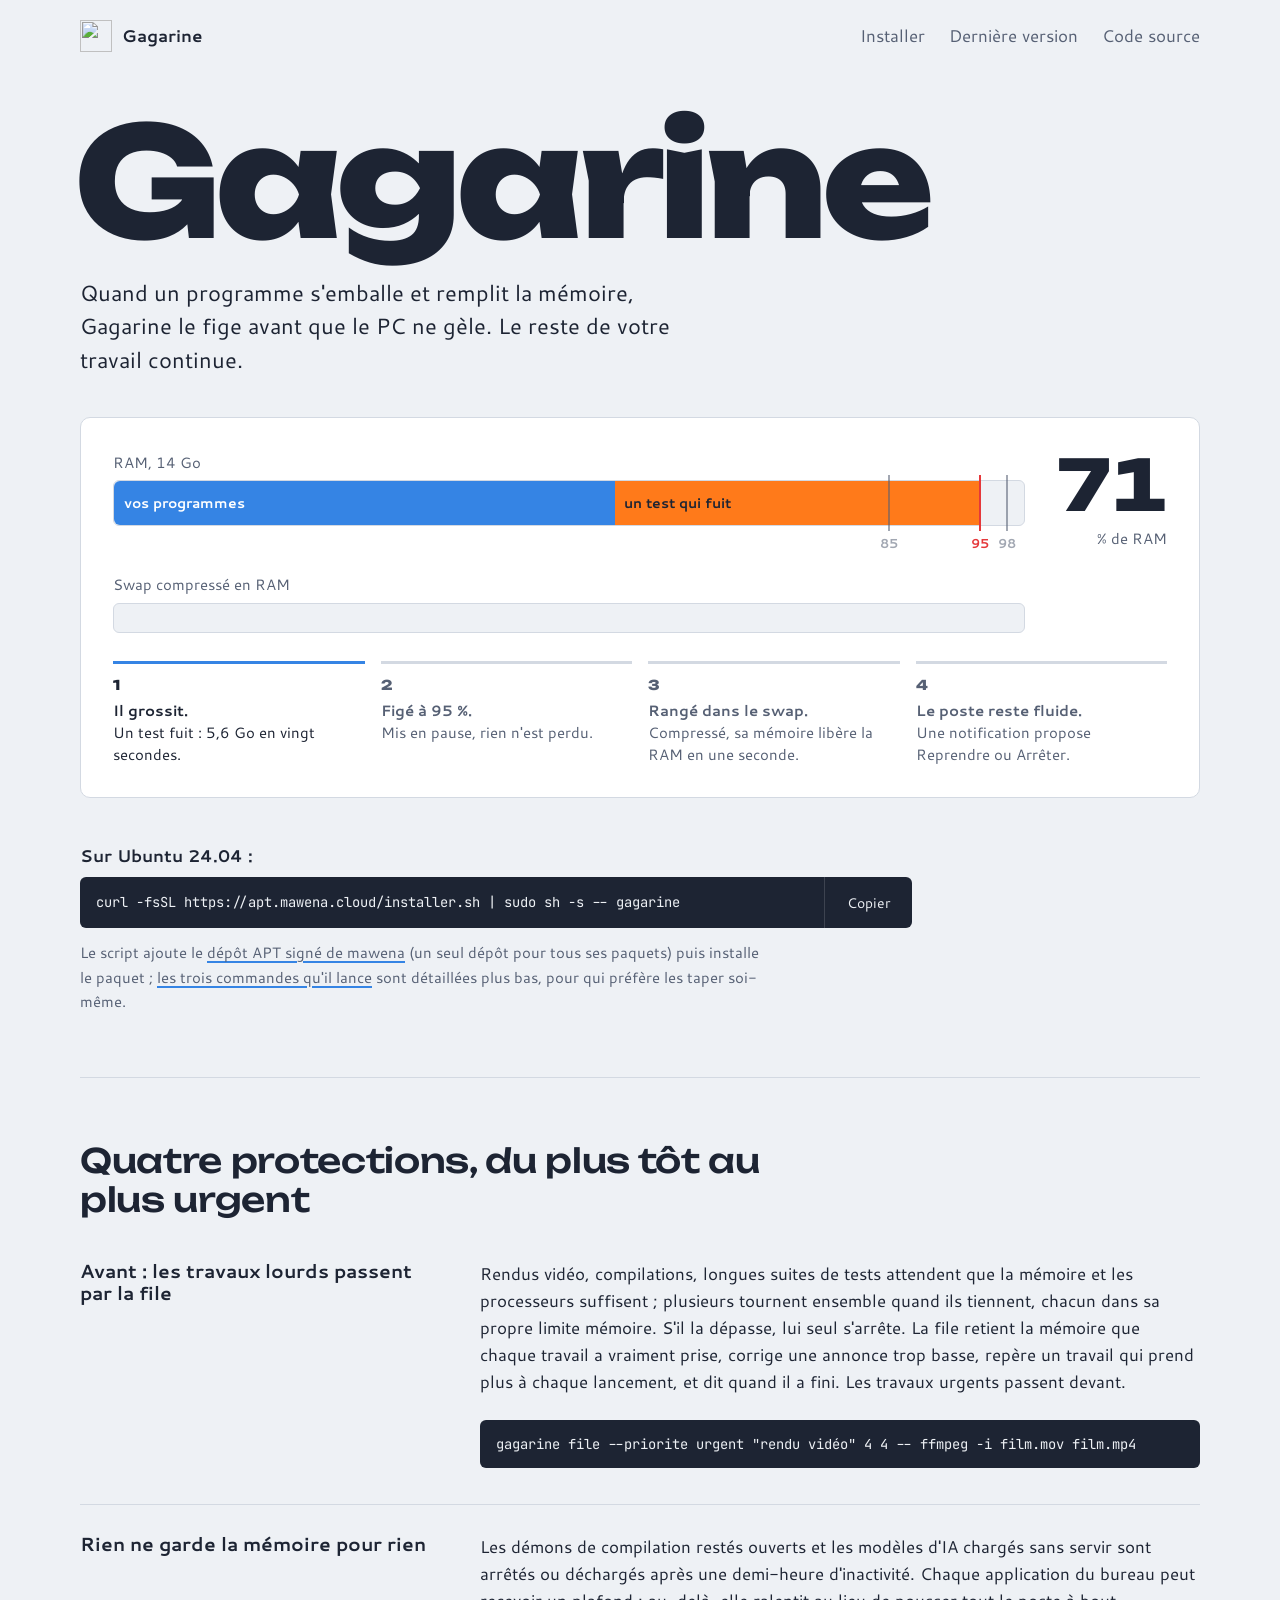
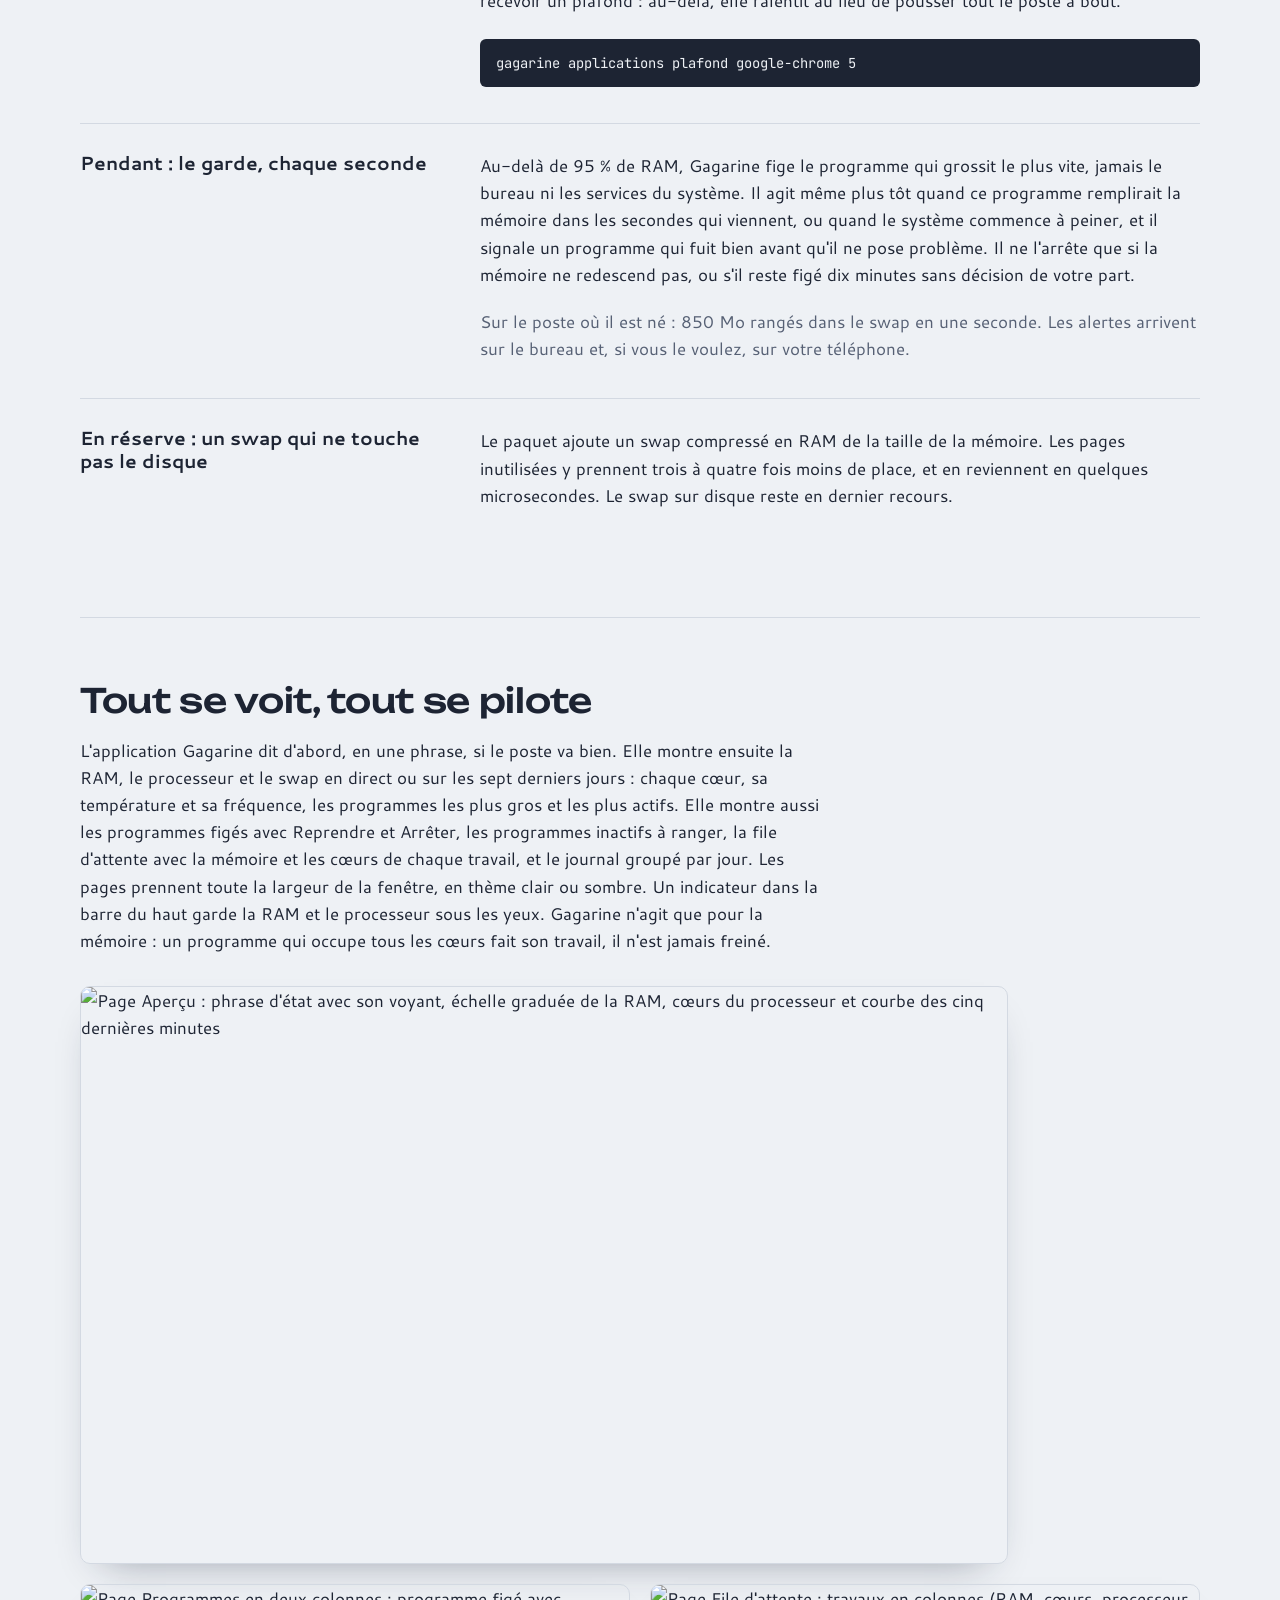
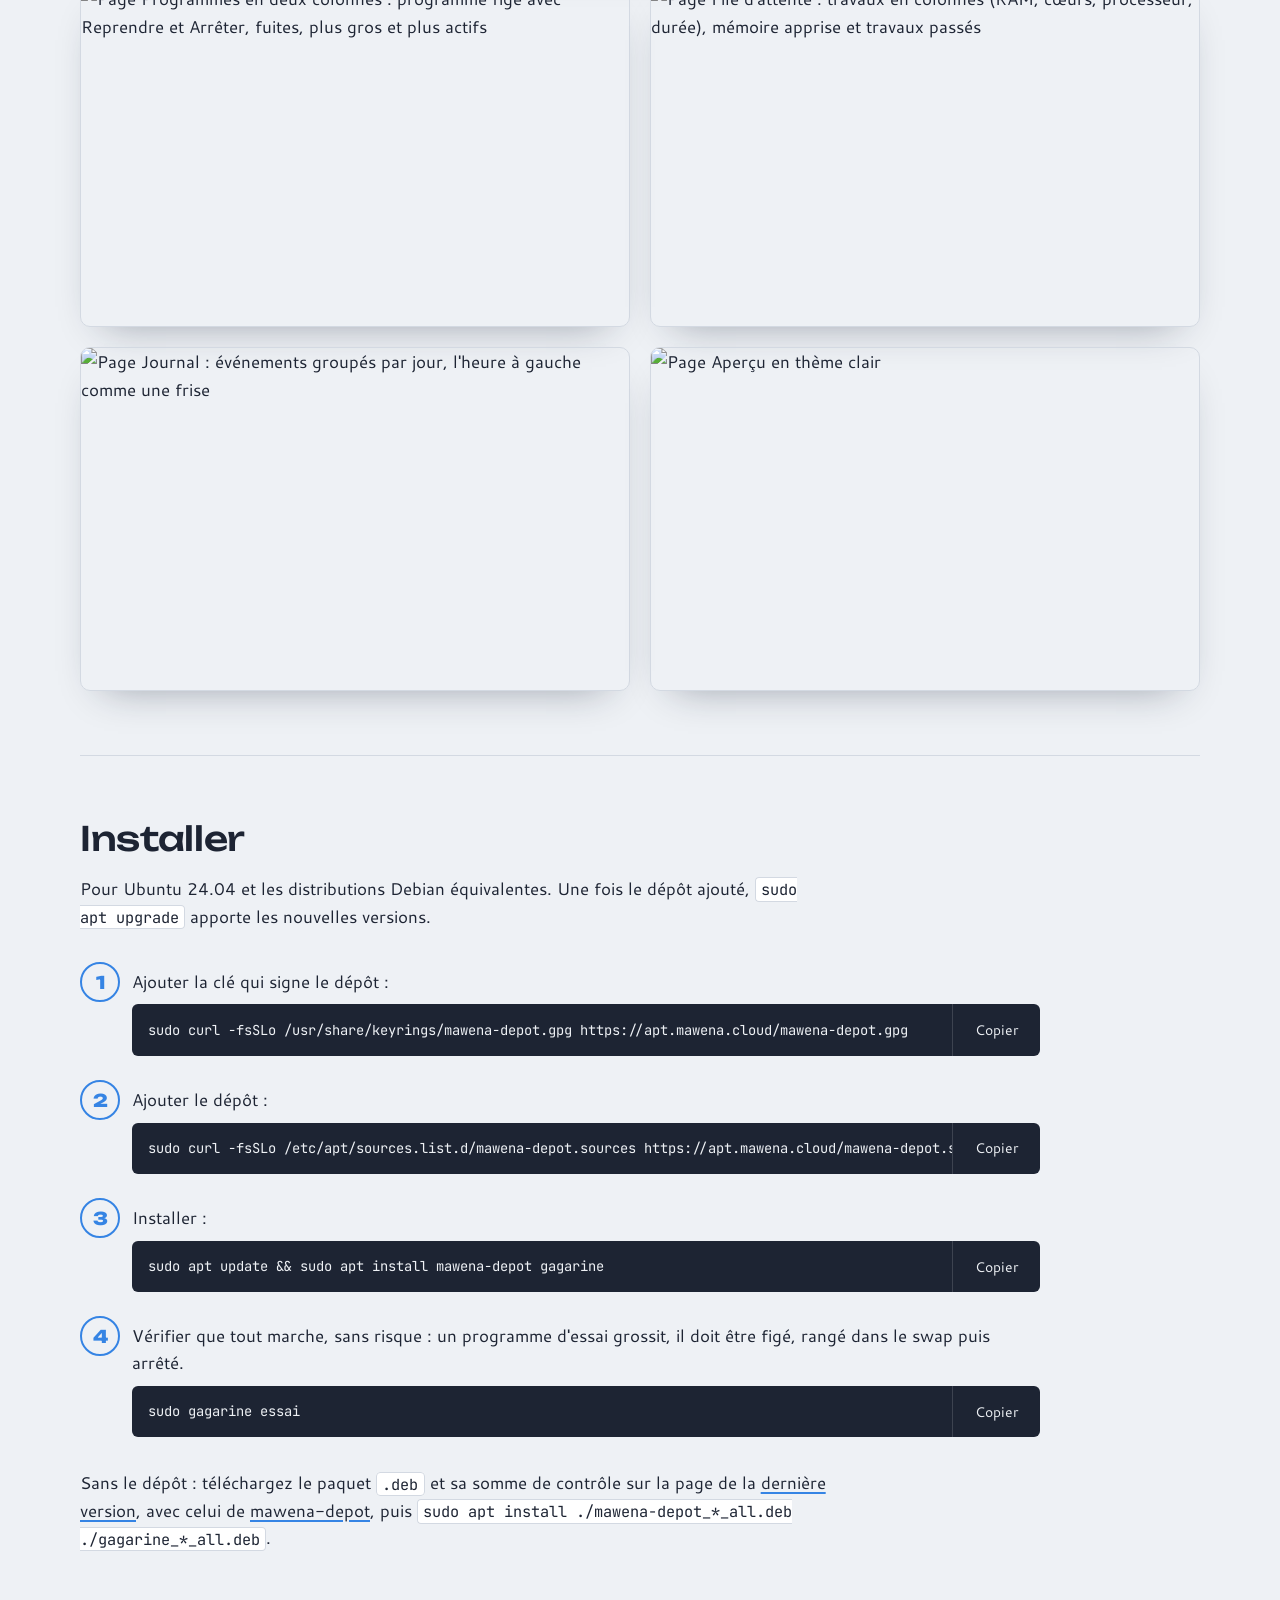
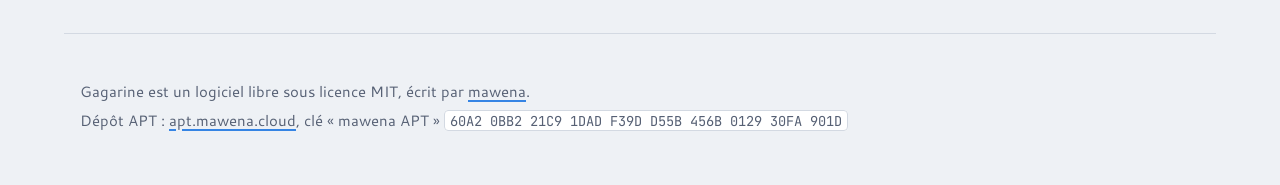
==== commit b2501caf: "feat(paquet): passage au dépôt APT unique apt.mawena.cloud (1.5.3) Le paquet ne fournit plus sa sour" ====
--- a/site/index.html
+++ b/site/index.html
@@ -64,10 +64,10 @@
     <div class="installation-courte">
       <p>Sur Ubuntu 24.04 :</p>
       <div class="commande">
-        <pre><code id="cmd-courte">curl -fsSL https://mawena.github.io/gagarine/installer.sh | sudo sh</code></pre>
+        <pre><code id="cmd-courte">curl -fsSL https://apt.mawena.cloud/installer.sh | sudo sh -s -- gagarine</code></pre>
         <button type="button" class="copier" data-cible="cmd-courte">Copier</button>
       </div>
-      <p class="nuance">Le script ajoute le dépôt APT signé puis installe le paquet ; <a href="#installer">les trois commandes qu'il lance</a> sont détaillées plus bas, pour qui préfère les taper soi-même.</p>
+      <p class="nuance">Le script ajoute le <a href="https://apt.mawena.cloud/">dépôt APT signé de mawena</a> (un seul dépôt pour tous ses paquets) puis installe le paquet ; <a href="#installer">les trois commandes qu'il lance</a> sont détaillées plus bas, pour qui préfère les taper soi-même.</p>
     </div>
   </section>
 
@@ -126,28 +126,28 @@
     <ol class="pas">
       <li>
         <p>Ajouter la clé qui signe le dépôt :</p>
-        <div class="commande"><pre><code id="cmd-cle">sudo curl -fsSLo /usr/share/keyrings/gagarine.gpg https://mawena.github.io/gagarine/apt/gagarine.gpg</code></pre><button type="button" class="copier" data-cible="cmd-cle">Copier</button></div>
+        <div class="commande"><pre><code id="cmd-cle">sudo curl -fsSLo /usr/share/keyrings/mawena-depot.gpg https://apt.mawena.cloud/mawena-depot.gpg</code></pre><button type="button" class="copier" data-cible="cmd-cle">Copier</button></div>
       </li>
       <li>
         <p>Ajouter le dépôt :</p>
-        <div class="commande"><pre><code id="cmd-source">sudo curl -fsSLo /etc/apt/sources.list.d/gagarine.sources https://mawena.github.io/gagarine/apt/gagarine.sources</code></pre><button type="button" class="copier" data-cible="cmd-source">Copier</button></div>
+        <div class="commande"><pre><code id="cmd-source">sudo curl -fsSLo /etc/apt/sources.list.d/mawena-depot.sources https://apt.mawena.cloud/mawena-depot.sources</code></pre><button type="button" class="copier" data-cible="cmd-source">Copier</button></div>
       </li>
       <li>
         <p>Installer :</p>
-        <div class="commande"><pre><code id="cmd-installer">sudo apt update && sudo apt install gagarine</code></pre><button type="button" class="copier" data-cible="cmd-installer">Copier</button></div>
+        <div class="commande"><pre><code id="cmd-installer">sudo apt update && sudo apt install mawena-depot gagarine</code></pre><button type="button" class="copier" data-cible="cmd-installer">Copier</button></div>
       </li>
       <li>
         <p>Vérifier que tout marche, sans risque : un programme d'essai grossit, il doit être figé, rangé dans le swap puis arrêté.</p>
         <div class="commande"><pre><code id="cmd-essai">sudo gagarine essai</code></pre><button type="button" class="copier" data-cible="cmd-essai">Copier</button></div>
       </li>
     </ol>
-    <p>Sans le dépôt : téléchargez le paquet <code>.deb</code> et sa somme de contrôle sur la page de la <a href="https://github.com/mawena/gagarine/releases/latest">dernière version</a>, puis <code>sudo apt install ./gagarine_*_all.deb</code>.</p>
+    <p>Sans le dépôt : téléchargez le paquet <code>.deb</code> et sa somme de contrôle sur la page de la <a href="https://github.com/mawena/gagarine/releases/latest">dernière version</a>, avec celui de <a href="https://apt.mawena.cloud/pool/main/depot/mawena-depot_0.2.1_all.deb">mawena-depot</a>, puis <code>sudo apt install ./mawena-depot_*_all.deb ./gagarine_*_all.deb</code>.</p>
   </section>
 </main>
 
 <footer class="pied">
   <p>Gagarine est un logiciel libre sous licence MIT, écrit par <a href="https://github.com/mawena">mawena</a>.</p>
-  <p>Clé du dépôt APT : <code>FE66 B5A9 00CB E8EB FB8F B079 FCA7 E8E0 C551 3B93</code></p>
+  <p>Dépôt APT : <a href="https://apt.mawena.cloud/">apt.mawena.cloud</a>, clé « mawena APT » <code>60A2 0BB2 21C9 1DAD F39D D55B 456B 0129 30FA 901D</code></p>
 </footer>
 
 <script src="gagarine.js" defer></script>
